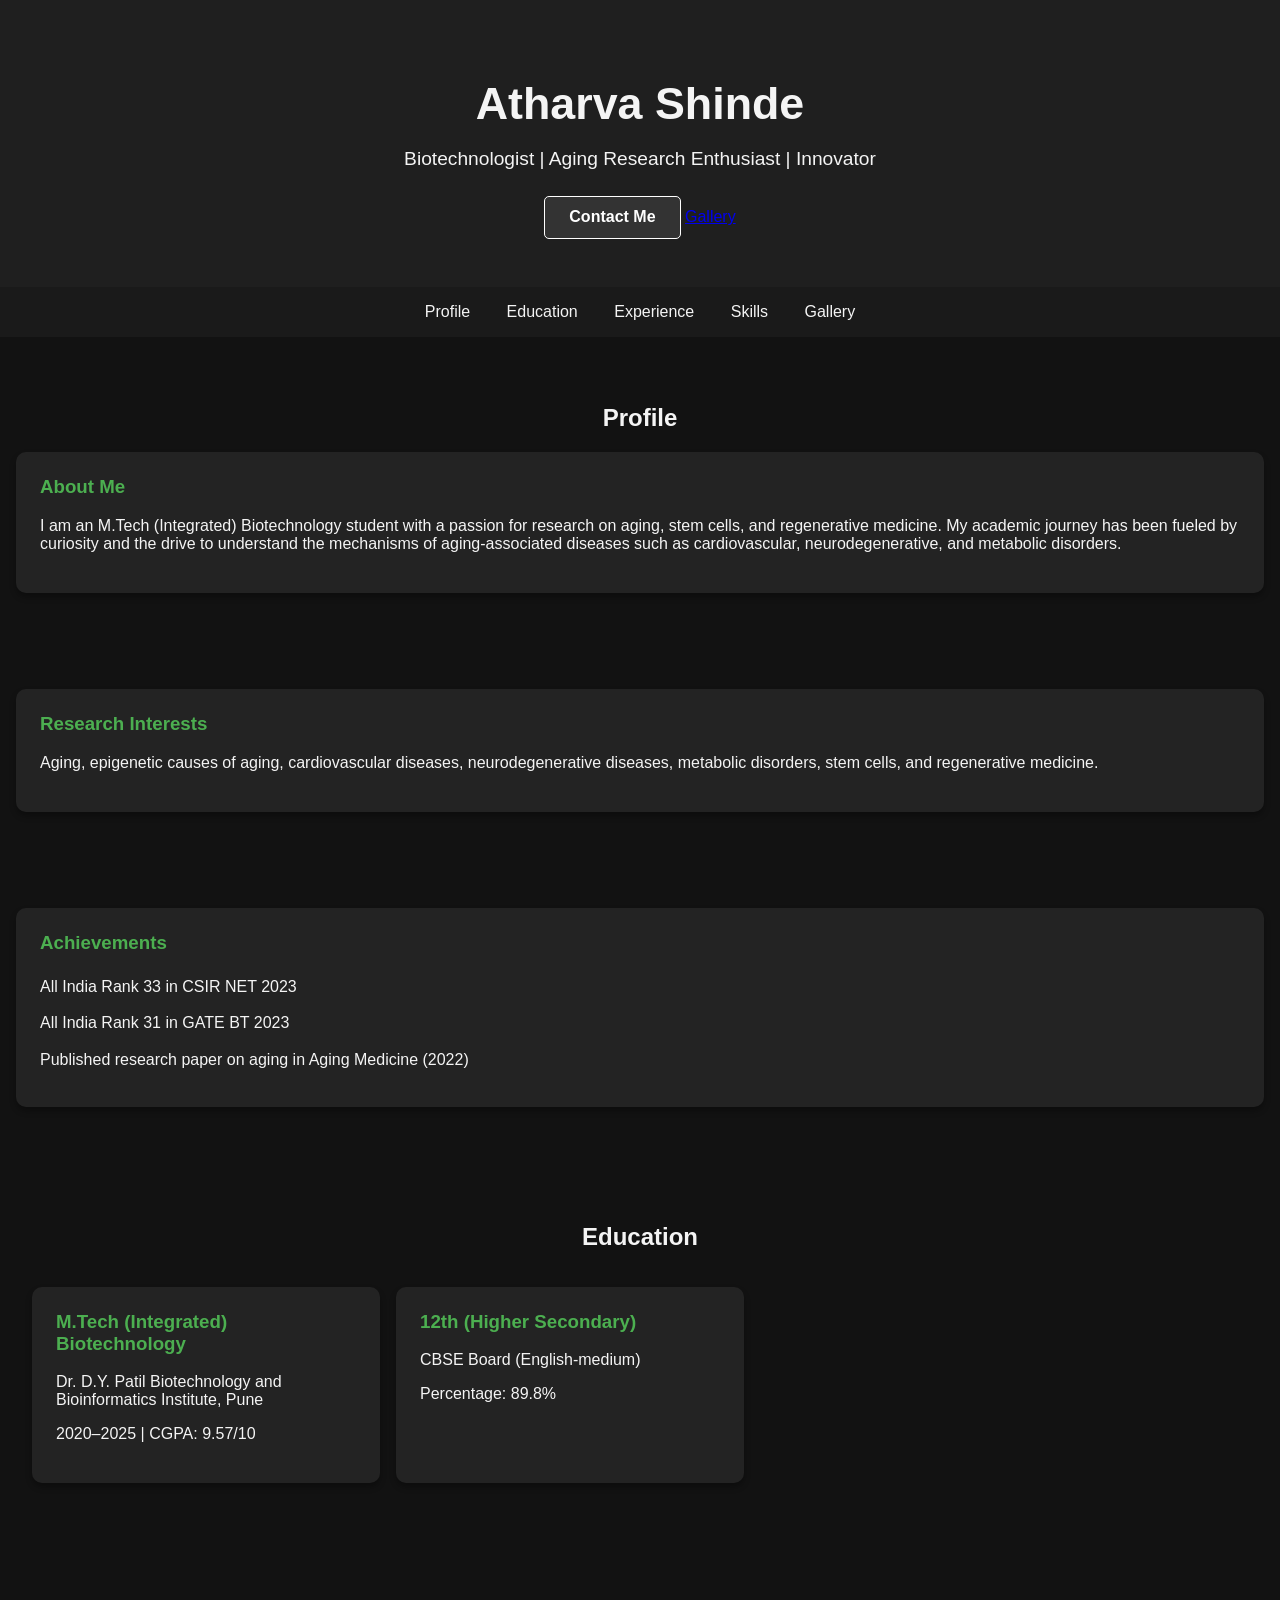
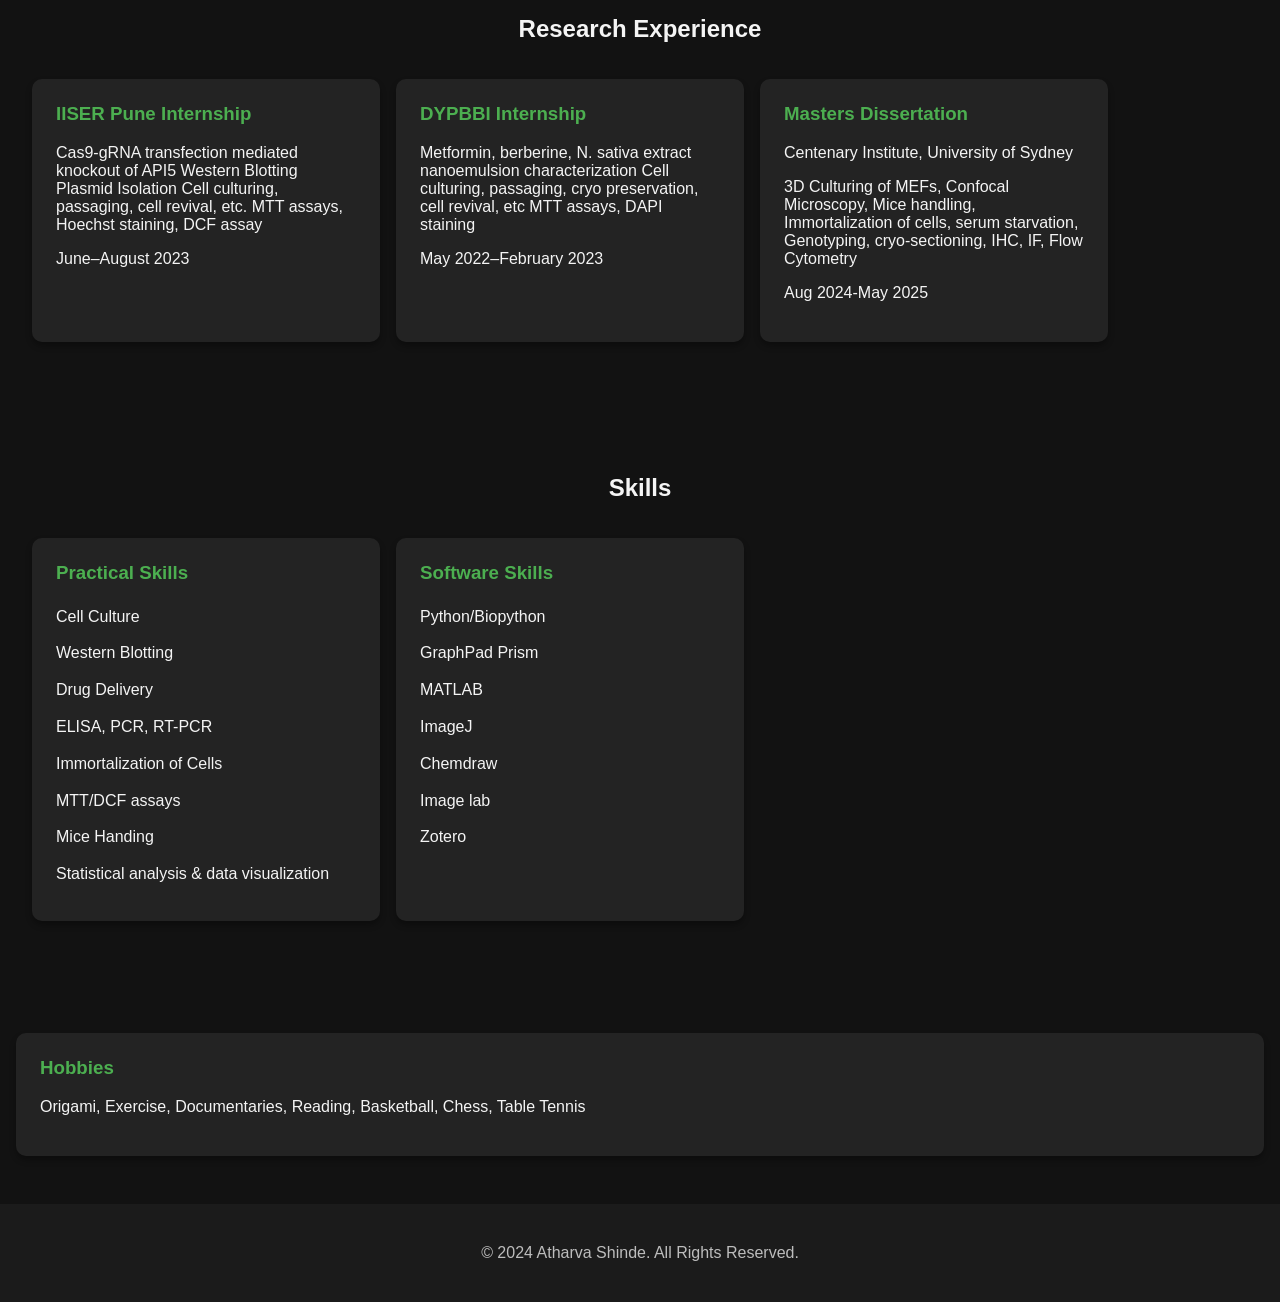
==== index.html @ 96d0fd62 "Update index.html" ====
<!DOCTYPE html>
<html lang="en">
<head>
    <meta charset="UTF-8">
    <meta name="viewport" content="width=device-width, initial-scale=1.0">
    <title>Atharva Shinde - Resume</title>
    <link rel="stylesheet" href="style.css">
</head>
<body>
    <!-- Header Section -->
    <header>
        <div class="container">
            <h1>Atharva Shinde</h1>
            <p>Biotechnologist | Aging Research Enthusiast | Innovator</p>
            <a href="mailto:shindeatharva718@gmail.com" class="email-btn">Contact Me</a>
            <a href="https://atharvashinde-hub.github.io/Gallery/">Gallery</a>
        </div>
    </header>

    <!-- Navigation -->
    <nav>
        <ul>
            <li><a href="#profile">Profile</a></li>
            <li><a href="#education">Education</a></li>
            <li><a href="#experience">Experience</a></li>
            <li><a href="#skills">Skills</a></li>
            <li><a href="https://atharvashinde-hub.github.io/Gallery/">Gallery</a></li>
        </ul>
    </nav>

    <!-- Profile Section -->
    <section id="profile" class="section">
        <div class="container">
            <h2>Profile</h2>
            <div class="horizontal-container">
                <div class="card">
                    <h3>About Me</h3>
                    <p>
                        I am an M.Tech (Integrated) Biotechnology student with a passion for research on aging, 
                        stem cells, and regenerative medicine. My academic journey has been fueled by curiosity 
                        and the drive to understand the mechanisms of aging-associated diseases such as 
                        cardiovascular, neurodegenerative, and metabolic disorders.
                    </p>
                </div>
    </section>
    <section id="profile" class="section">
                <div class="card">
                    <h3>Research Interests</h3>
                    <p>Aging, epigenetic causes of aging, cardiovascular diseases, neurodegenerative diseases, metabolic disorders, stem cells, and regenerative medicine.</p>
                </div>
    </section>
    <section id="profile" class="section">
                <div class="card">
                    <h3>Achievements</h3>
                    <ul>
                        <li>All India Rank 33 in CSIR NET 2023</li>
                        <li>All India Rank 31 in GATE BT 2023</li>
                        <li>Published research paper on aging in Aging Medicine (2022)</li>
                    </ul>
                </div>
    </section>


    <!-- Education -->
    <section id="education" class="section">
        <div class="container">
            <h2>Education</h2>
            <div class="card-slider">
                <div class="card">
                    <h3>M.Tech (Integrated) Biotechnology</h3>
                    <p>Dr. D.Y. Patil Biotechnology and Bioinformatics Institute, Pune</p>
                    <p>2020–2025 | CGPA: 9.57/10</p>
                </div>
                <div class="card">
                    <h3>12th (Higher Secondary)</h3>
                    <p>CBSE Board (English-medium)</p>
                    <p>Percentage: 89.8%</p>
                </div>
            </div>
        </div>
    </section>

    <!-- Experience -->
    <section id="experience" class="section">
        <div class="container">
            <h2>Research Experience</h2>
            <div class="card-slider">
                <div class="card">
                    <h3>IISER Pune Internship</h3>
                    <p>Cas9-gRNA transfection mediated knockout of API5 Western Blotting Plasmid Isolation Cell culturing, passaging, cell revival, etc. MTT assays, Hoechst staining, DCF assay</p>
                    <p>June–August 2023</p>
                </div>
                <div class="card">
                    <h3>DYPBBI Internship</h3>
                    <p>Metformin, berberine, N. sativa extract nanoemulsion characterization Cell culturing, passaging, cryo preservation, cell revival, etc MTT assays, DAPI staining</p>
                    <p>May 2022–February 2023</p>
                </div>
                <div class="card">
                    <h3>Masters Dissertation</h3>
                    <p>Centenary Institute, University of Sydney</p> 
                    <p>3D Culturing of MEFs, Confocal Microscopy, Mice handling, Immortalization of cells, serum starvation, Genotyping, cryo-sectioning, IHC, IF, Flow Cytometry</p>
                    <p>Aug 2024-May 2025</p>
                </div>
            </div>
        </div>
    </section>

    <!-- Skills -->
    <section id="skills" class="section">
        <div class="container">
            <h2>Skills</h2>
            <div class="card-slider">
                <div class="card">
                    <h3>Practical Skills</h3>
                    <ul>
                        <li>Cell Culture</li>
                        <li>Western Blotting</li>
                        <li>Drug Delivery</li>
                        <li>ELISA, PCR, RT-PCR</li>
                        <li>Immortalization of Cells</li>
                        <li>MTT/DCF assays</li>
                        <li>Mice Handing</li>
                        <li>Statistical analysis & data visualization</li>
                    </ul>
                </div>
                <div class="card">
                    <h3>Software Skills</h3>
                    <ul>
                        <li>Python/Biopython</li>
                        <li>GraphPad Prism</li>
                        <li>MATLAB</li>
                        <li>ImageJ</li>
                        <li>Chemdraw</li>
                        <li>Image lab</li>
                        <li>Zotero</li>
                    </ul>
                </div>
            </div>
        </div>
    </section>
    <section id="profile" class="section">        
                <div class="card">
                    <h3>Hobbies</h3>
                    <p>Origami, Exercise, Documentaries, Reading, Basketball, Chess, Table Tennis</p>
                </div>
            </div>
        </div>
    </section>
    <!-- Footer -->
    <footer>
        <p>&copy; 2024 Atharva Shinde. All Rights Reserved.</p>
    </footer>
</body>
</html>
---- style.css ----
/* General Styles */
body {
    font-family: 'Arial', sans-serif;
    margin: 0;
    padding: 0;
    background-color: #121212;
    color: #f4f4f4;
}

header {
    background: #1f1f1f;
    text-align: center;
    padding: 3rem 1rem;
}

header h1 {
    font-size: 2.8rem;
    margin-bottom: 0.5rem;
}

header p {
    font-size: 1.2rem;
    margin-bottom: 1rem;
}

.email-btn {
    background: #333;
    color: white;
    padding: 0.7rem 1.5rem;
    text-decoration: none;
    border-radius: 5px;
    border: 1px solid white;
    font-weight: bold;
    margin-top: 10px;
    display: inline-block;
}

.email-btn:hover {
    background: #444;
}

/* Navigation Styles */
nav {
    background: #1a1a1a;
    text-align: center;
    padding: 1rem;
}

nav ul {
    list-style: none;
    padding: 0;
    margin: 0;
}

nav ul li {
    display: inline;
    margin: 0 1rem;
}

nav ul li a {
    color: #f4f4f4;
    text-decoration: none;
}

nav ul li a:hover {
    color: #4caf50;
}

/* Section Styles */
.section {
    padding: 3rem 1rem;
    text-align: center;
}

.card-slider {
    display: flex;
    overflow-x: auto;
    gap: 1rem;
    padding: 1rem;
}

.card {
    background: #232323;
    padding: 1.5rem;
    border-radius: 10px;
    flex: 0 0 300px;
    box-shadow: 0 4px 6px rgba(0, 0, 0, 0.3);
    color: #f4f4f4;
    text-align: left;
}

.card h3 {
    margin-top: 0;
    color: #4caf50;
}

.card ul {
    list-style: none;
    padding: 0;
    margin: 0;
    line-height: 1.8; /* Increase line spacing */
}

.card ul li {
    margin-bottom: 0.5rem; /* Optional: Add space between items */
}


/* Footer */
footer {
    background: #1b1b1b;
    text-align: center;
    padding: 1.5rem;
    color: #bdbdbd;
}
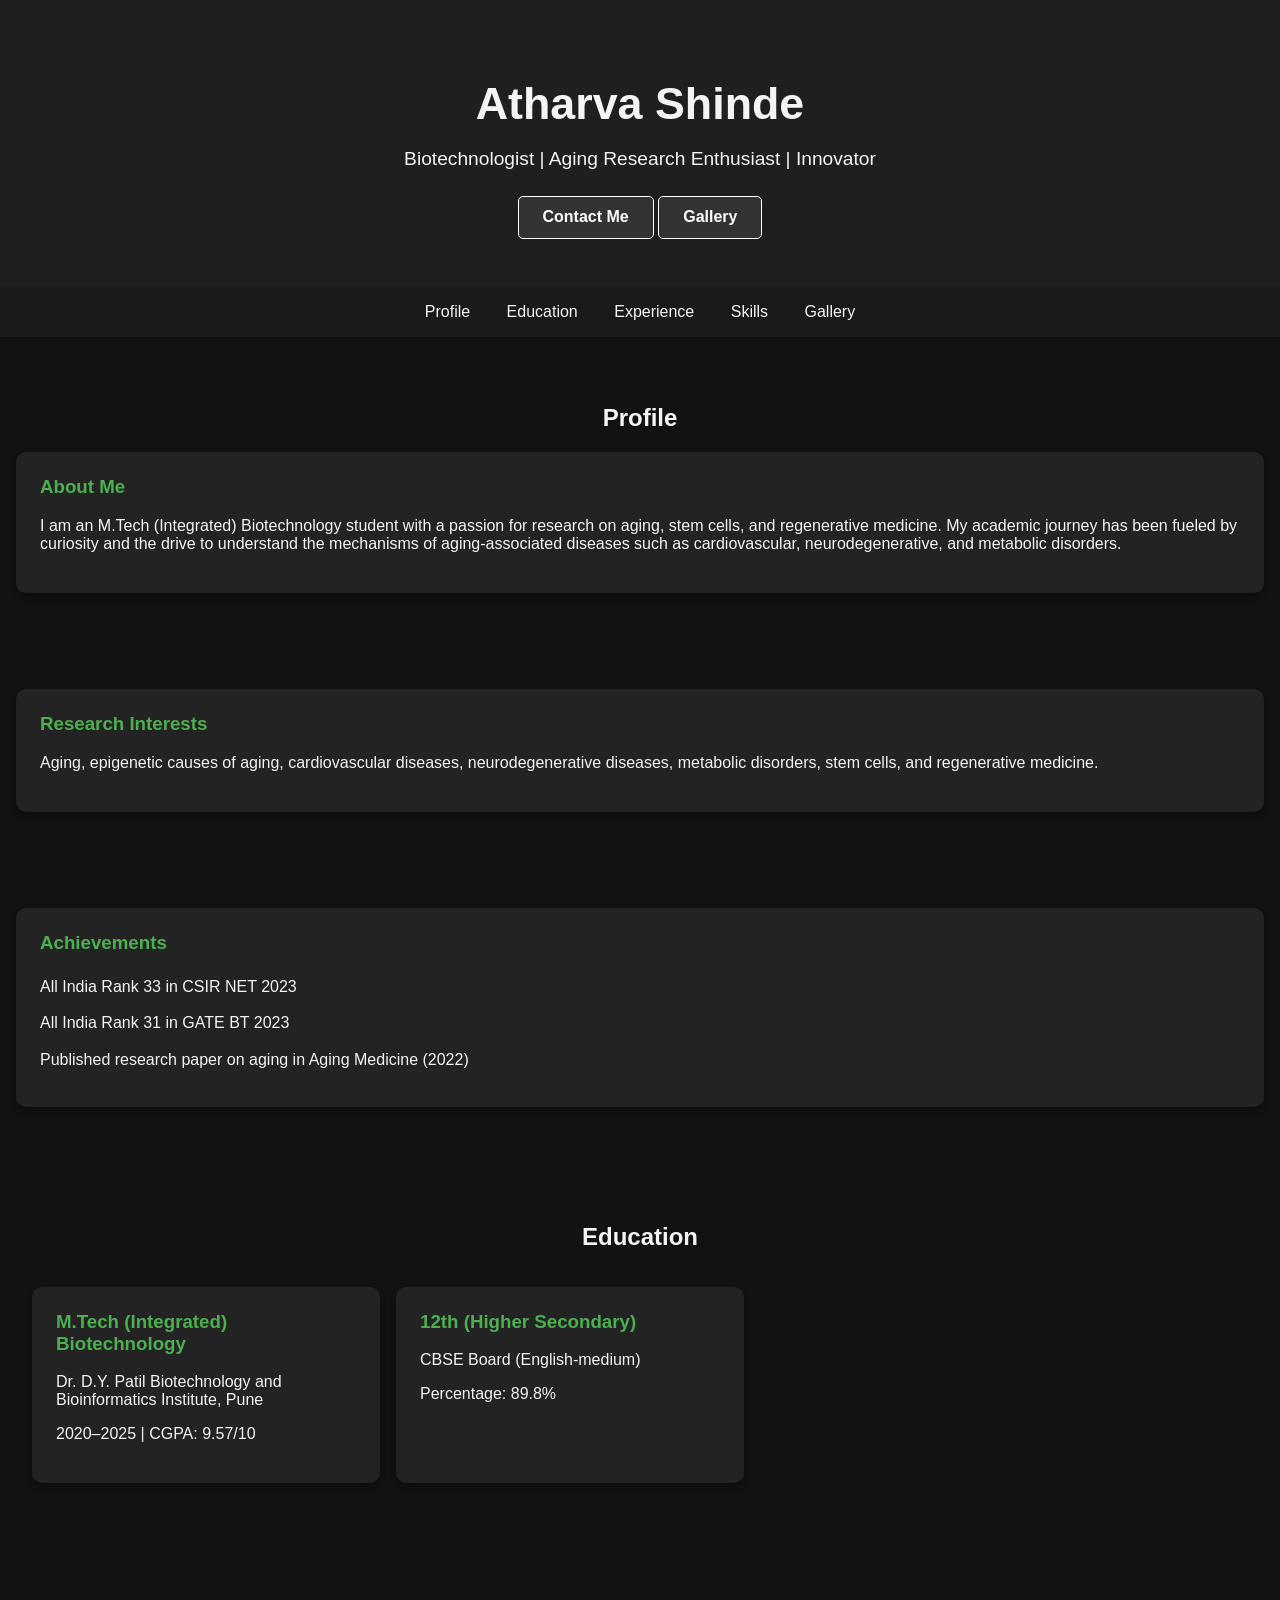
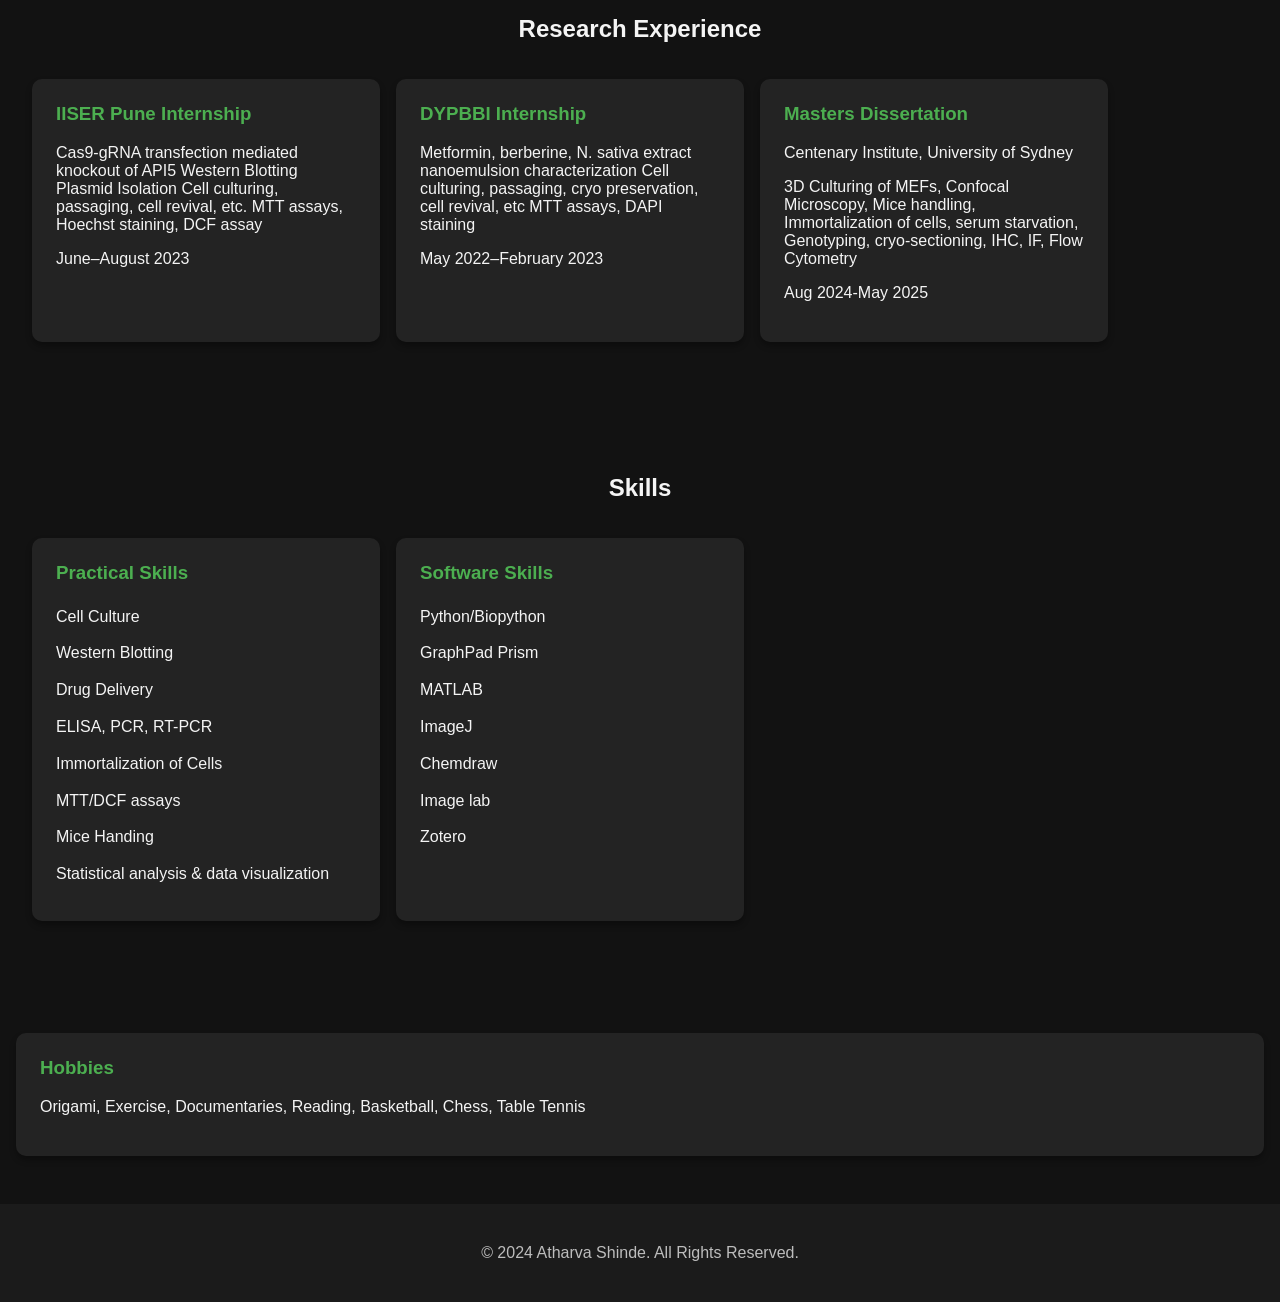
==== commit b4fe9a78: "Update index.html" ====
--- a/index.html
+++ b/index.html
@@ -13,7 +13,7 @@
             <h1>Atharva Shinde</h1>
             <p>Biotechnologist | Aging Research Enthusiast | Innovator</p>
             <a href="mailto:shindeatharva718@gmail.com" class="email-btn">Contact Me</a>
-            <a href="https://atharvashinde-hub.github.io/Gallery/">Gallery</a>
+            <a href="https://atharvashinde-hub.github.io/Gallery/" class="email-btn" >Gallery</a>
         </div>
     </header>
 
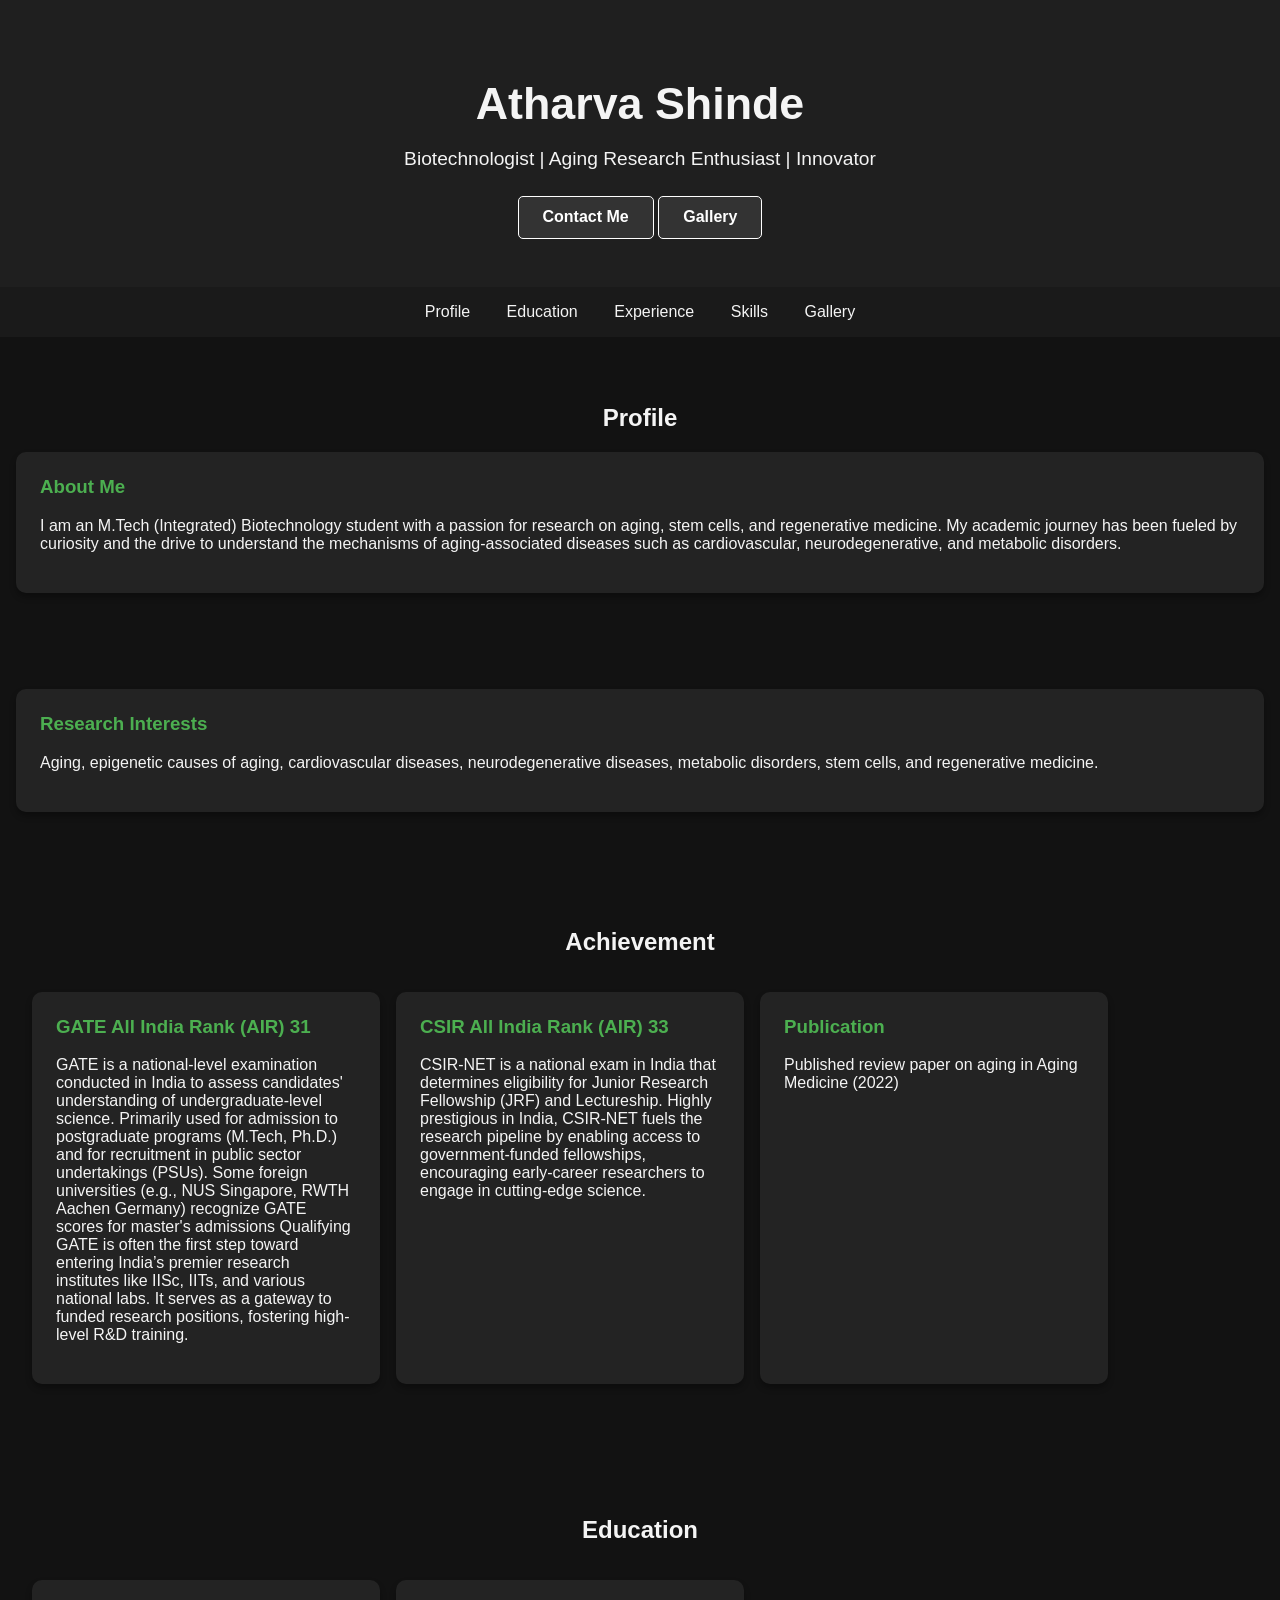
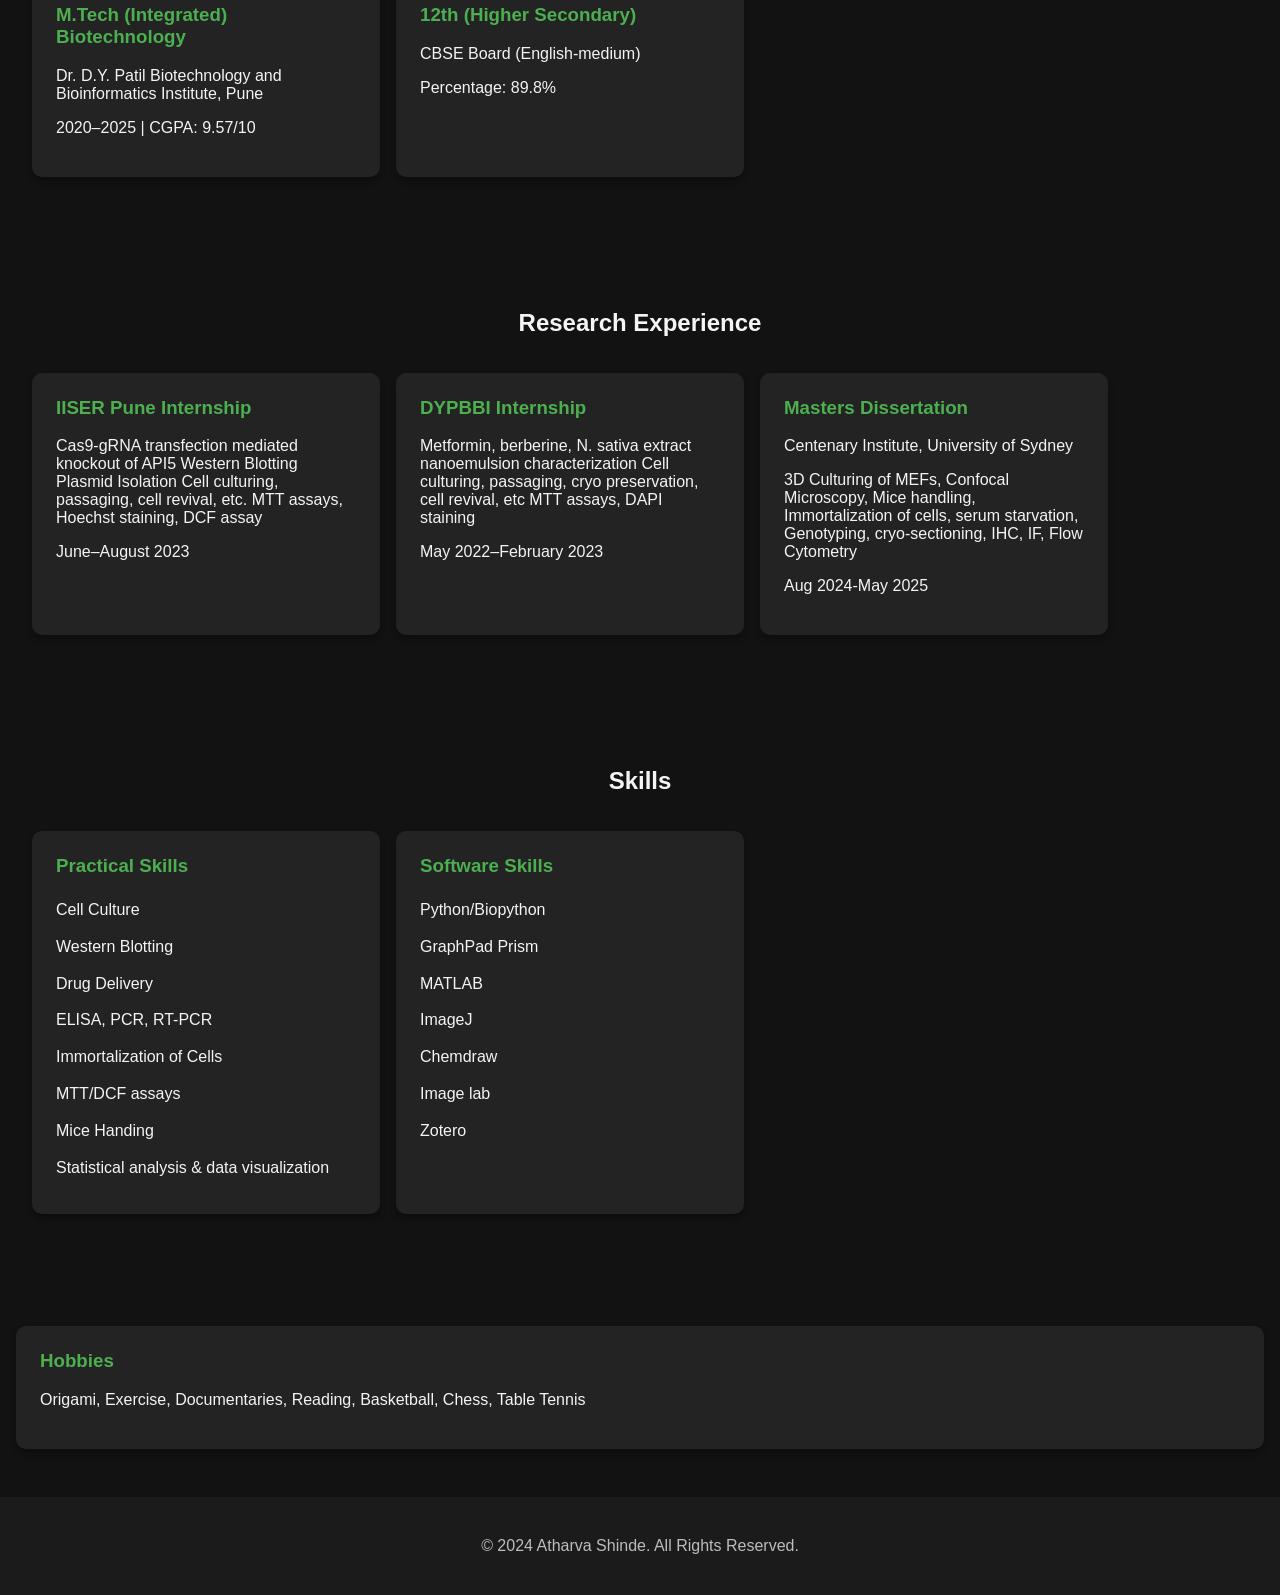
==== commit 8b8b0210: "Update index.html" ====
--- a/index.html
+++ b/index.html
@@ -50,14 +50,27 @@
                 </div>
     </section>
     <section id="profile" class="section">
+        <div class="container">
+            <h2>Achievement</h2>
+            <div class="card-slider">
                 <div class="card">
-                    <h3>Achievements</h3>
-                    <ul>
-                        <li>All India Rank 33 in CSIR NET 2023</li>
-                        <li>All India Rank 31 in GATE BT 2023</li>
-                        <li>Published research paper on aging in Aging Medicine (2022)</li>
-                    </ul>
+                    <h3>GATE All India Rank (AIR) 31</h3>
+                    <p>GATE is a national-level examination conducted in India to assess candidates' understanding of undergraduate-level science. Primarily used for admission to postgraduate programs (M.Tech, Ph.D.) and for recruitment in public sector undertakings (PSUs). 
+                    Some foreign universities (e.g., NUS Singapore, RWTH Aachen Germany) recognize GATE scores for master's admissions
+                    Qualifying GATE is often the first step toward entering India’s premier research institutes like IISc, IITs, and various national labs. 
+                    It serves as a gateway to funded research positions, fostering high-level R&D training.</p>
                 </div>
+                <div class="card">
+                    <h3>CSIR All India Rank (AIR) 33</h3>
+                    <p>CSIR-NET is a national exam in India that determines eligibility for Junior Research Fellowship (JRF) and Lectureship.
+                    Highly prestigious in India, CSIR-NET fuels the research pipeline by enabling access to government-funded fellowships, encouraging early-career researchers to engage in cutting-edge science.</p>
+                </div>
+                <div class="card">
+                    <h3>Publication</h3>
+                    <p>Published review paper on aging in Aging Medicine (2022)</p>
+                </div>
+            </div>
+        </div>
     </section>
 
 
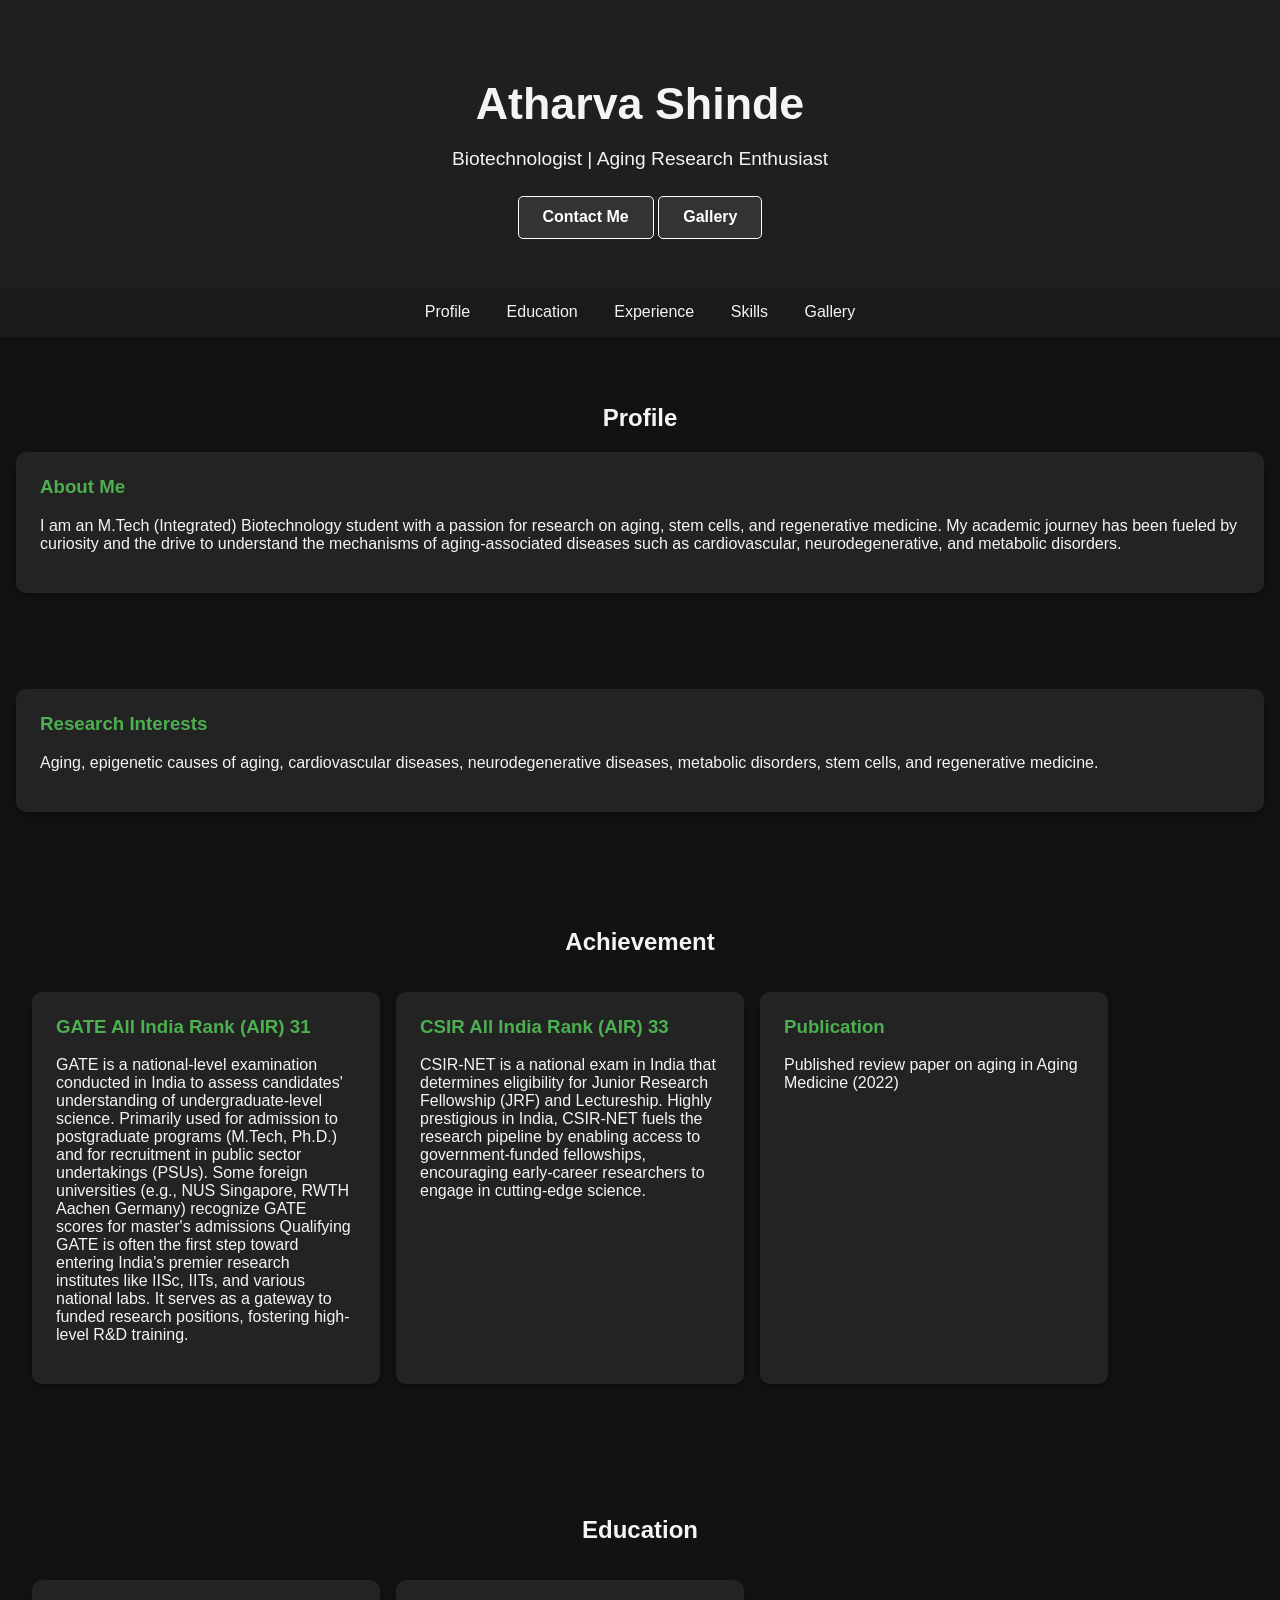
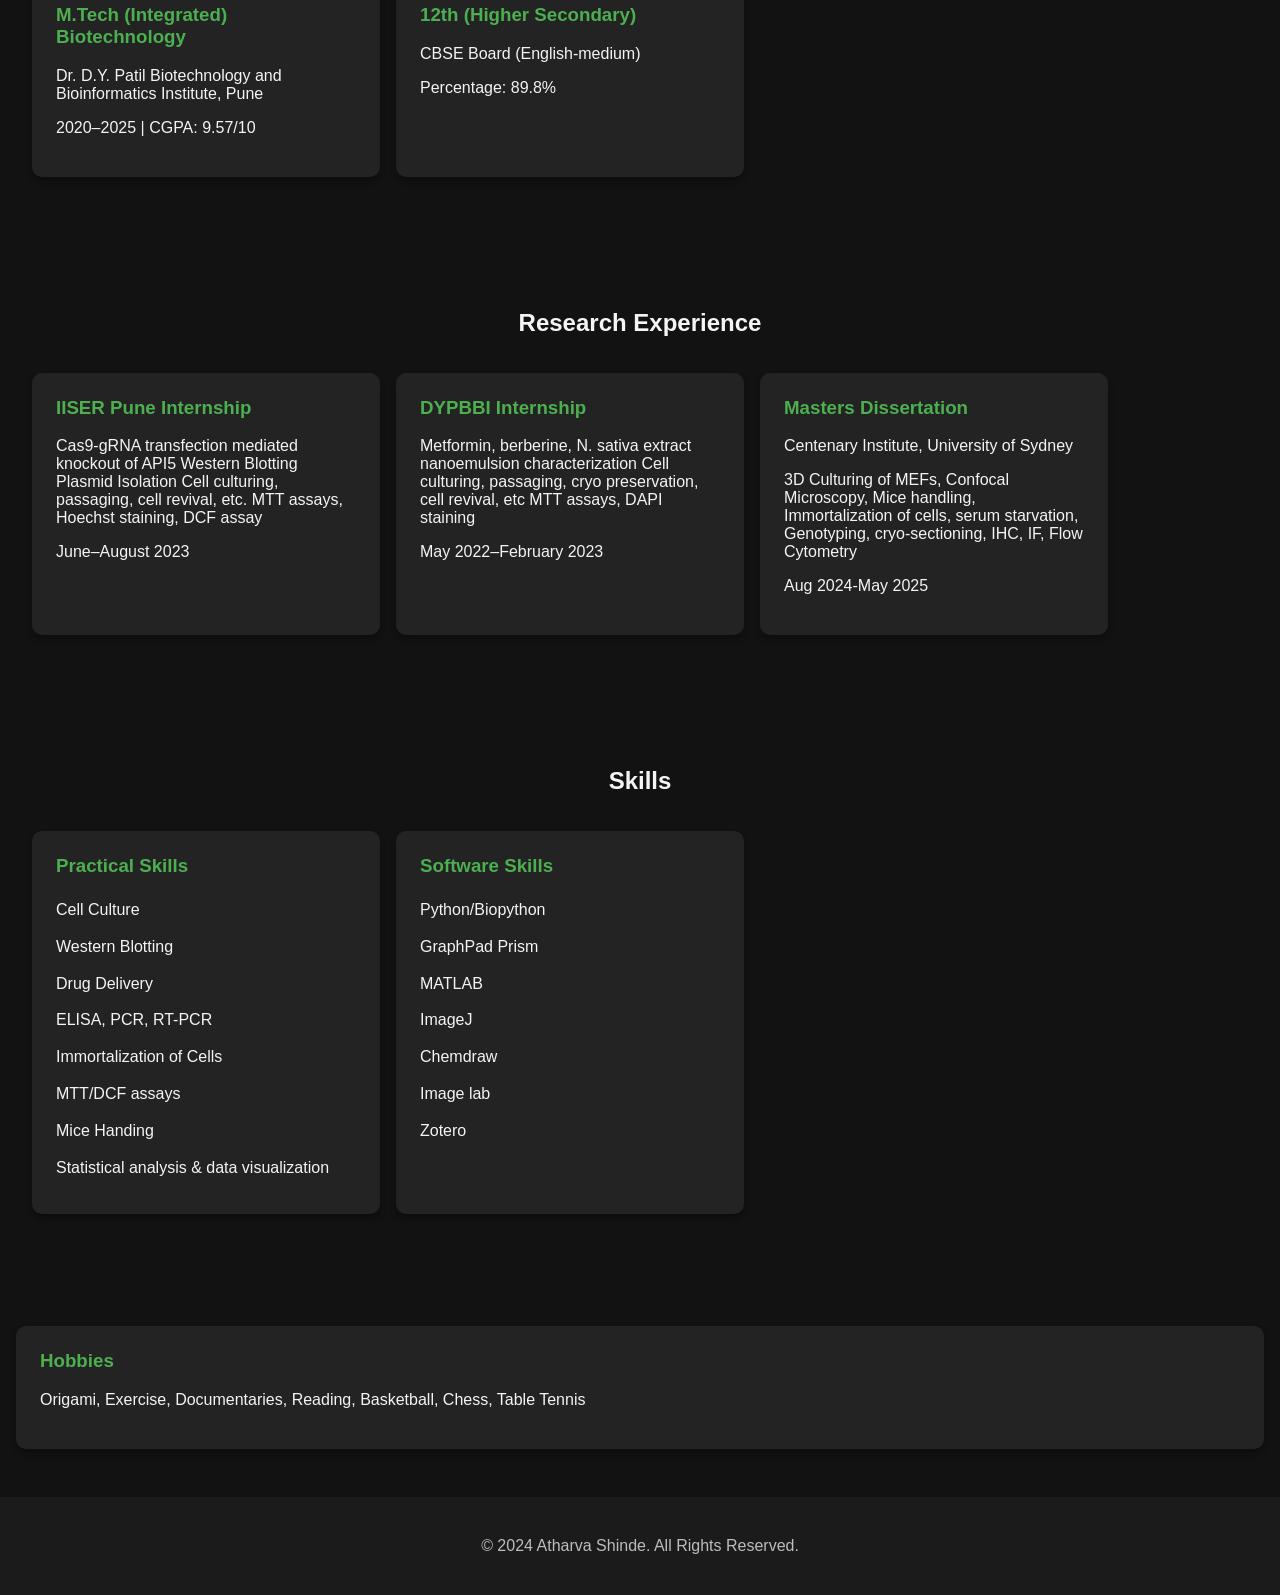
==== commit d7cea323: "Update index.html" ====
--- a/index.html
+++ b/index.html
@@ -11,7 +11,7 @@
     <header>
         <div class="container">
             <h1>Atharva Shinde</h1>
-            <p>Biotechnologist | Aging Research Enthusiast | Innovator</p>
+            <p>Biotechnologist | Aging Research Enthusiast </p>
             <a href="mailto:shindeatharva718@gmail.com" class="email-btn">Contact Me</a>
             <a href="https://atharvashinde-hub.github.io/Gallery/" class="email-btn" >Gallery</a>
         </div>
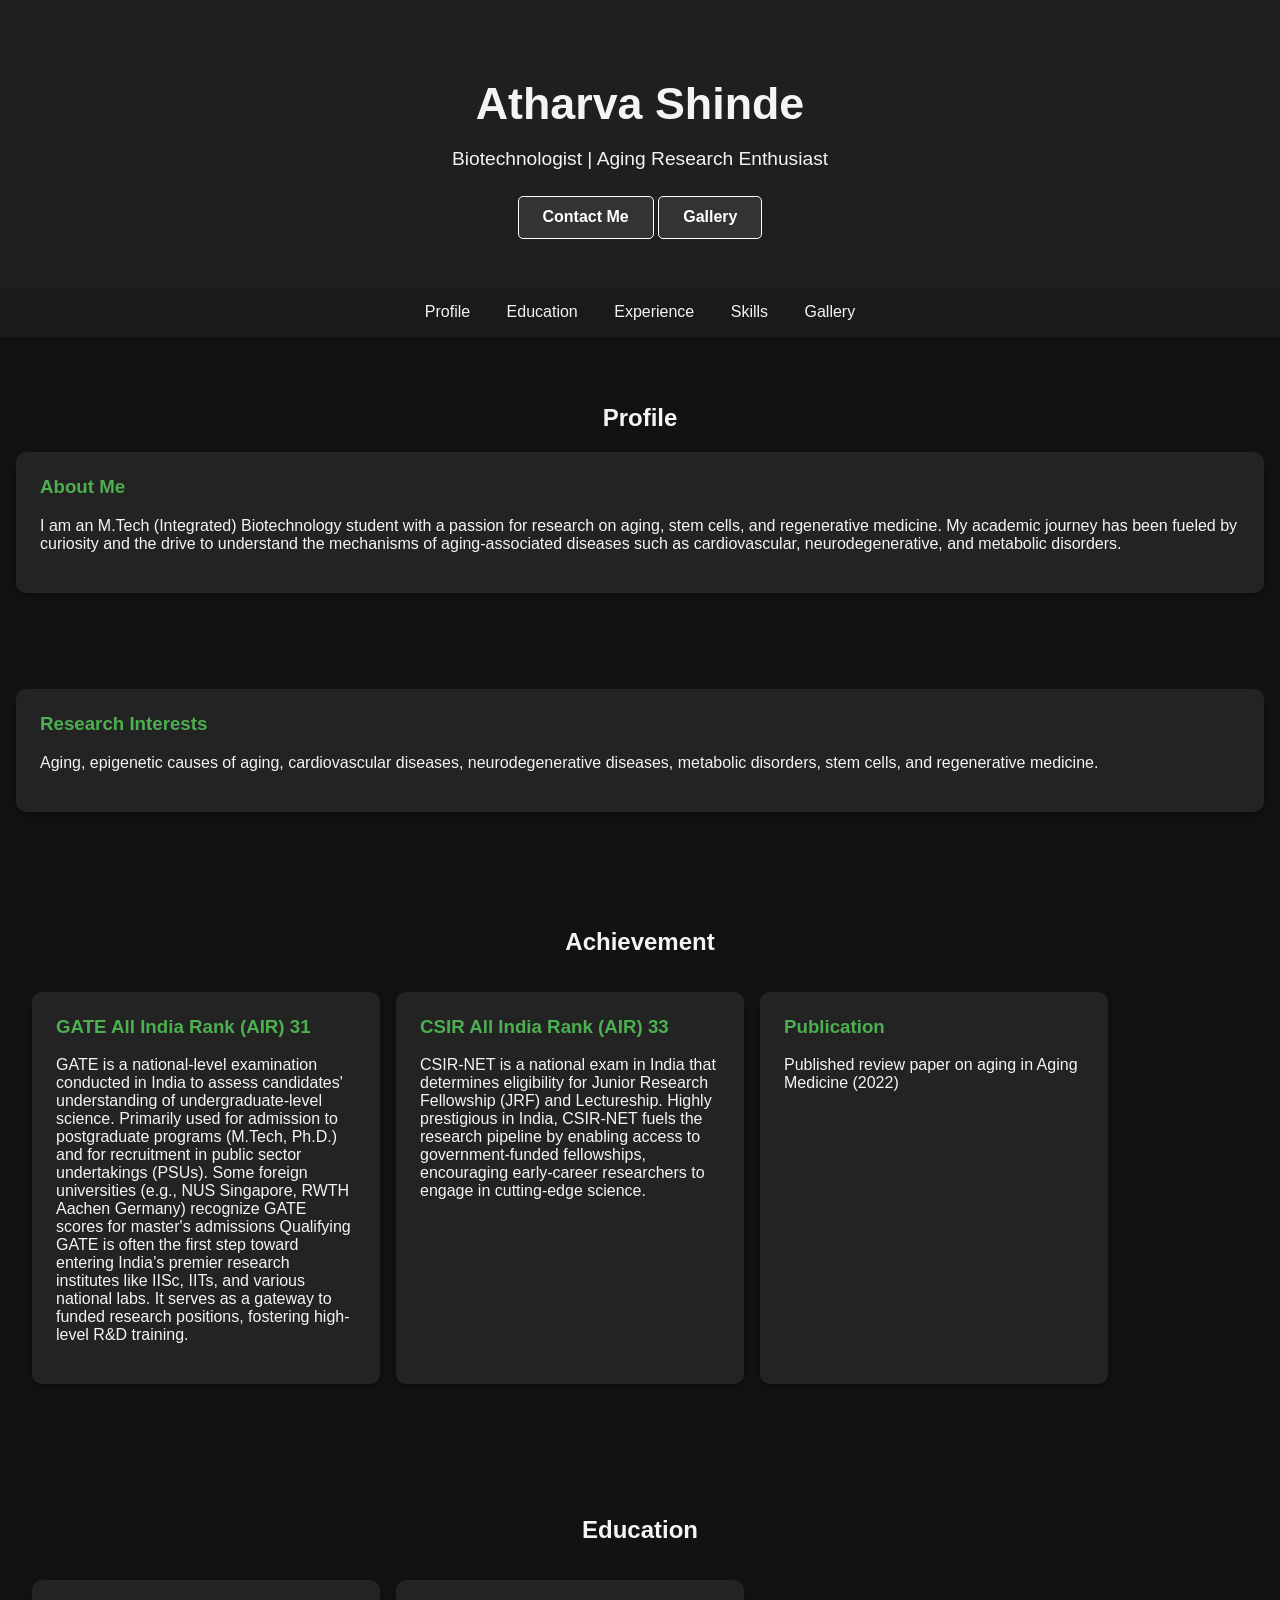
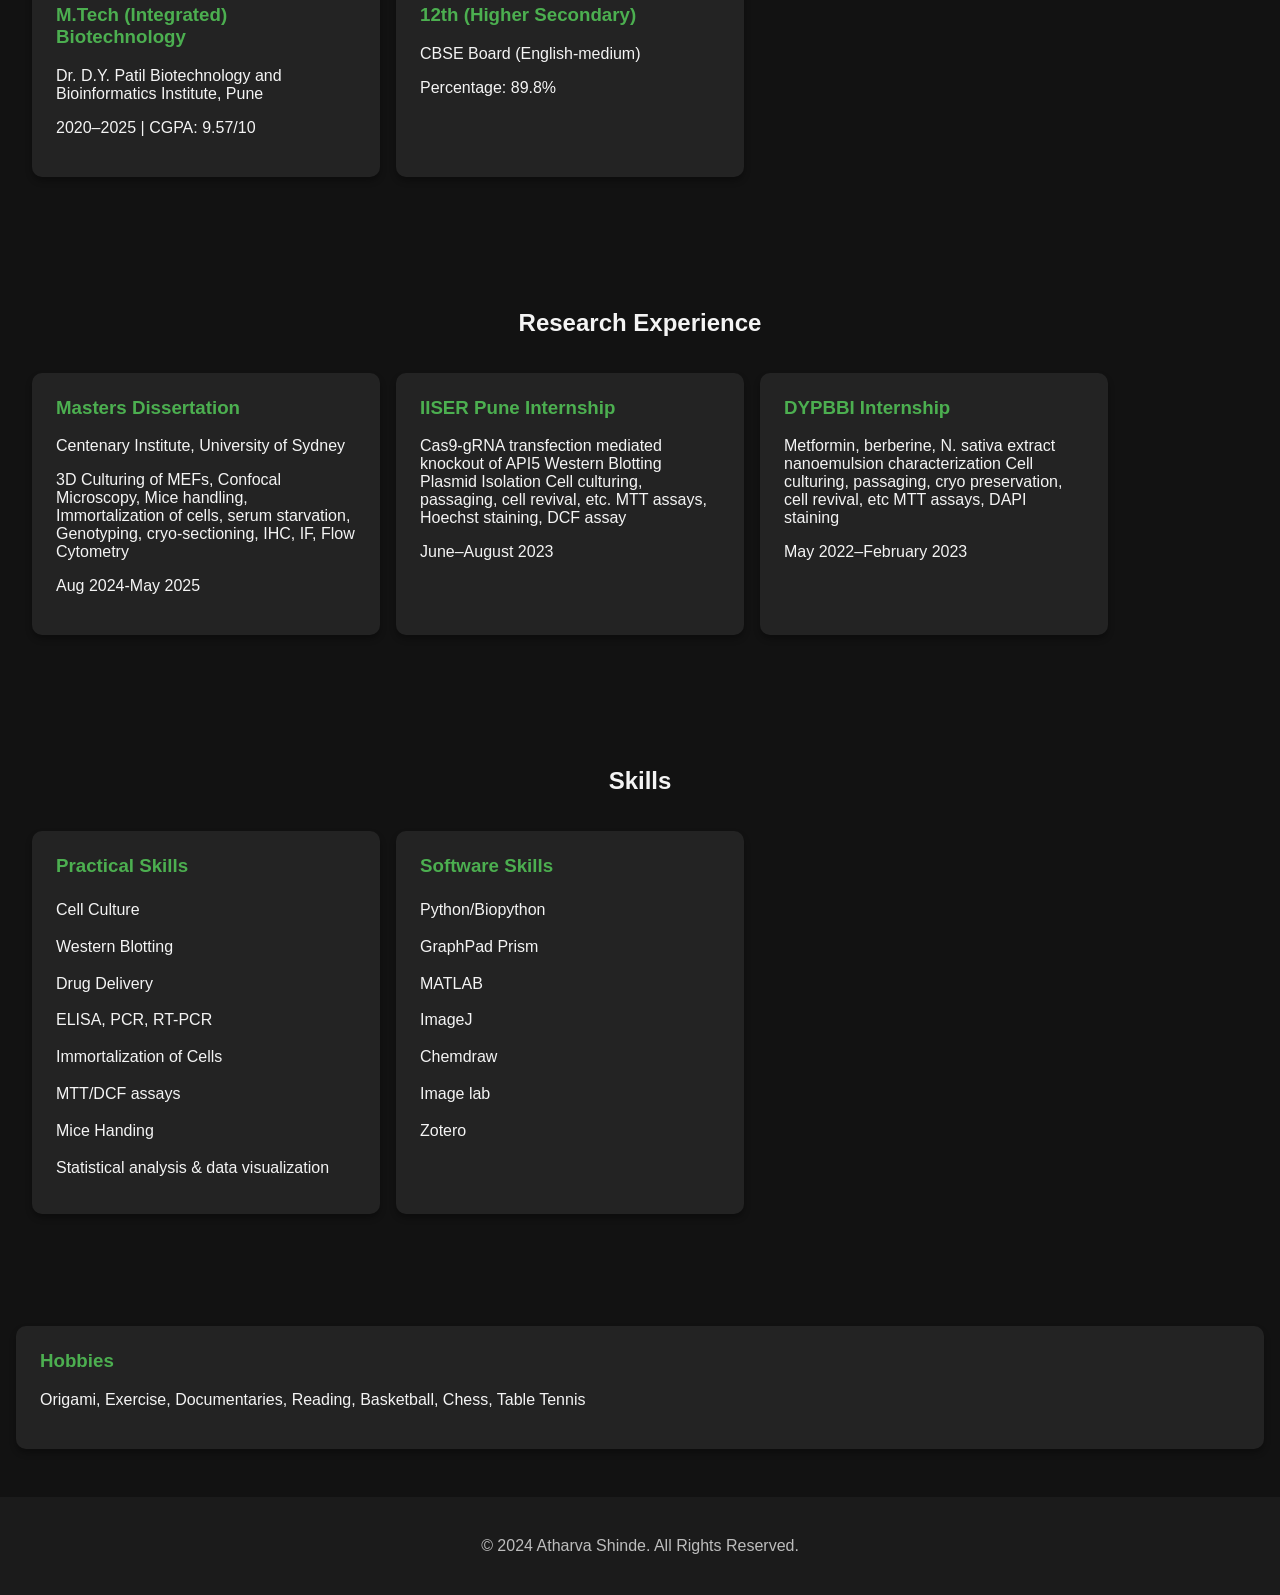
==== commit fddb84ed: "Update index.html" ====
--- a/index.html
+++ b/index.html
@@ -98,6 +98,12 @@
         <div class="container">
             <h2>Research Experience</h2>
             <div class="card-slider">
+                 <div class="card">
+                    <h3>Masters Dissertation</h3>
+                    <p>Centenary Institute, University of Sydney</p> 
+                    <p>3D Culturing of MEFs, Confocal Microscopy, Mice handling, Immortalization of cells, serum starvation, Genotyping, cryo-sectioning, IHC, IF, Flow Cytometry</p>
+                    <p>Aug 2024-May 2025</p>
+                </div>
                 <div class="card">
                     <h3>IISER Pune Internship</h3>
                     <p>Cas9-gRNA transfection mediated knockout of API5 Western Blotting Plasmid Isolation Cell culturing, passaging, cell revival, etc. MTT assays, Hoechst staining, DCF assay</p>
@@ -107,12 +113,6 @@
                     <h3>DYPBBI Internship</h3>
                     <p>Metformin, berberine, N. sativa extract nanoemulsion characterization Cell culturing, passaging, cryo preservation, cell revival, etc MTT assays, DAPI staining</p>
                     <p>May 2022–February 2023</p>
-                </div>
-                <div class="card">
-                    <h3>Masters Dissertation</h3>
-                    <p>Centenary Institute, University of Sydney</p> 
-                    <p>3D Culturing of MEFs, Confocal Microscopy, Mice handling, Immortalization of cells, serum starvation, Genotyping, cryo-sectioning, IHC, IF, Flow Cytometry</p>
-                    <p>Aug 2024-May 2025</p>
                 </div>
             </div>
         </div>
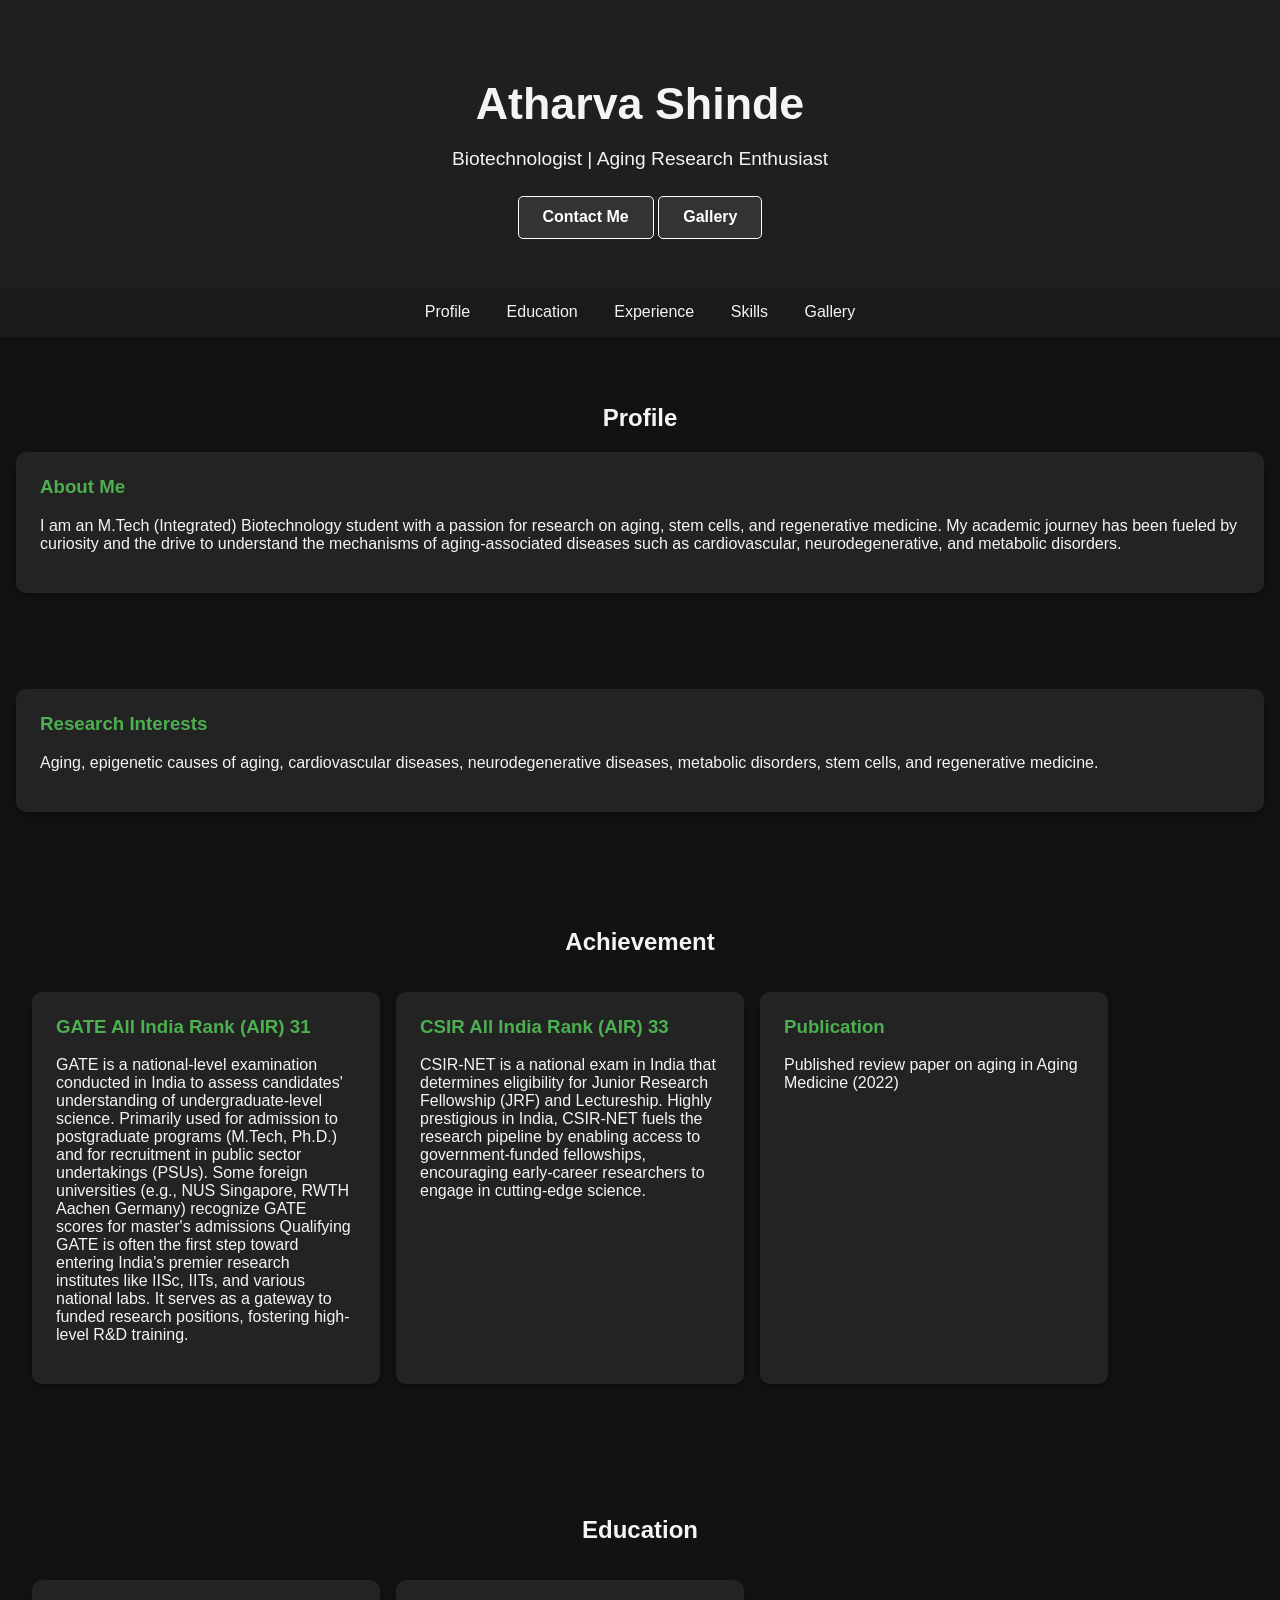
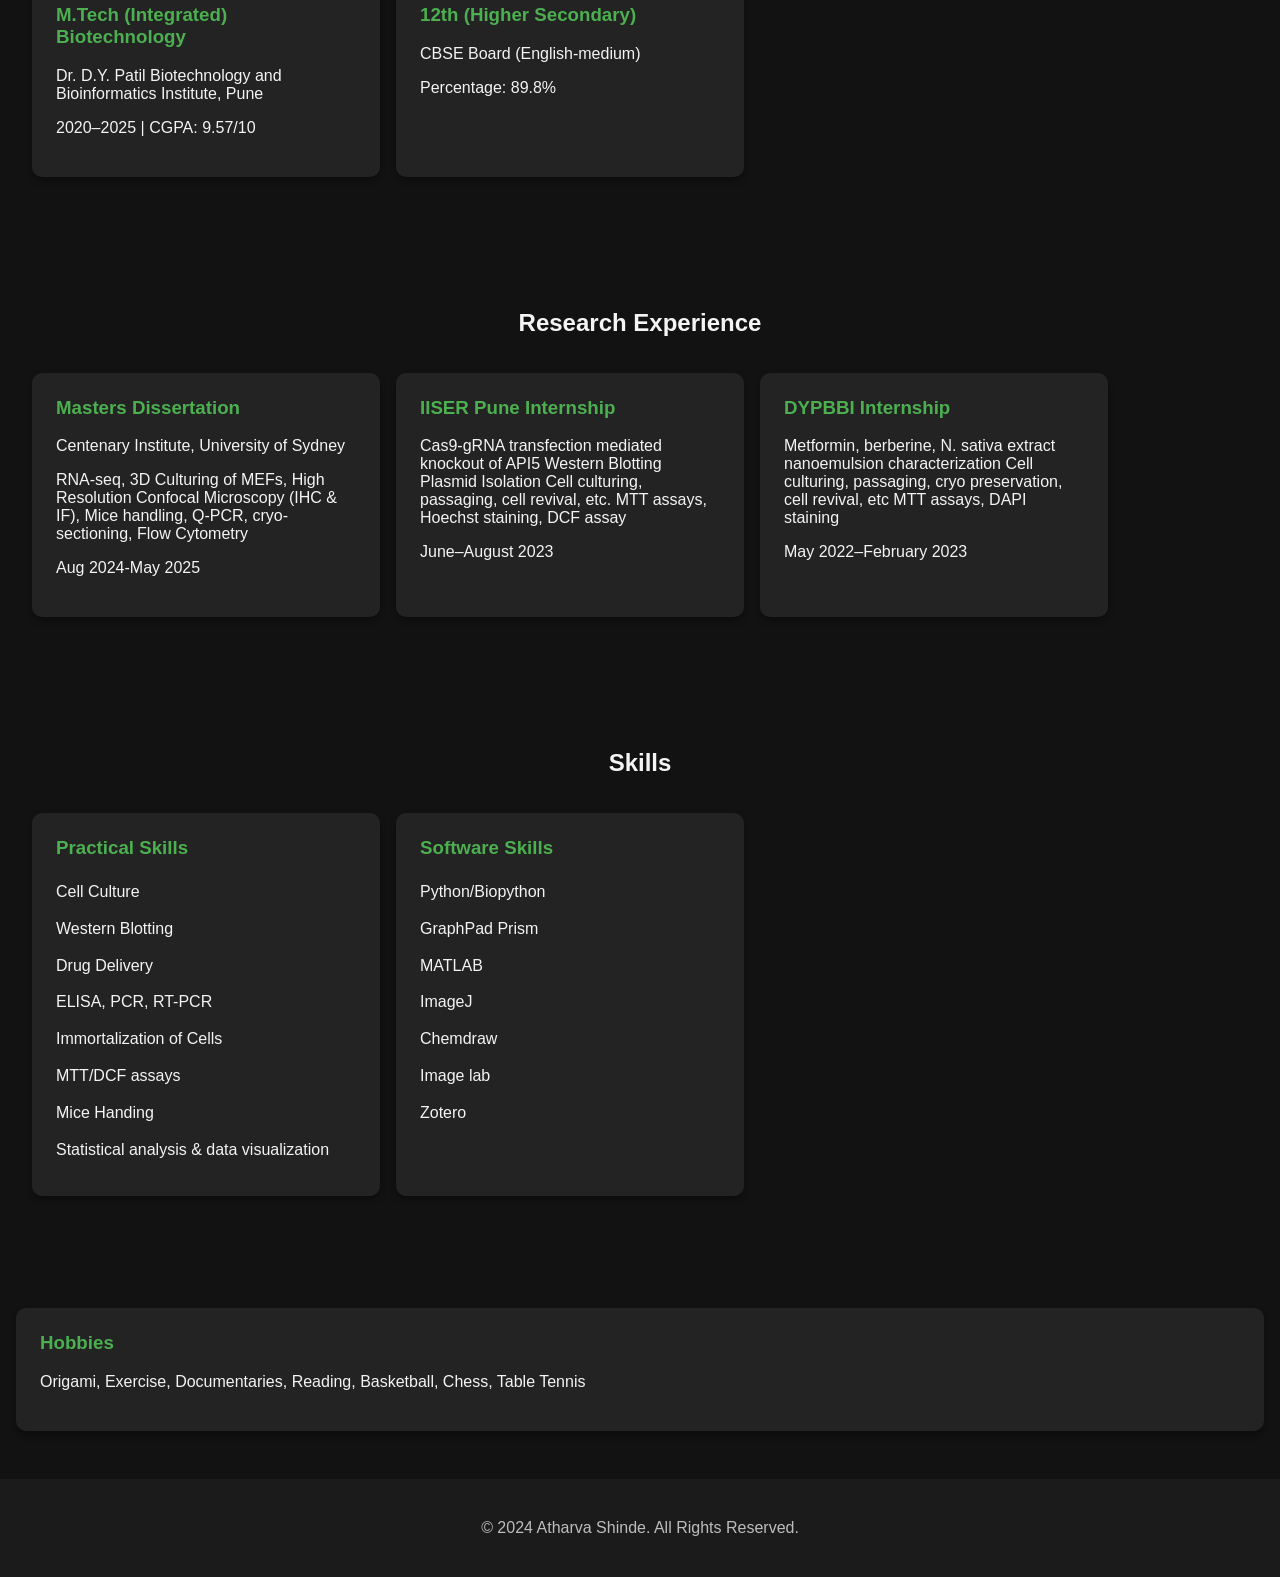
==== commit 95310864: "Update index.html" ====
--- a/index.html
+++ b/index.html
@@ -101,7 +101,7 @@
                  <div class="card">
                     <h3>Masters Dissertation</h3>
                     <p>Centenary Institute, University of Sydney</p> 
-                    <p>3D Culturing of MEFs, Confocal Microscopy, Mice handling, Immortalization of cells, serum starvation, Genotyping, cryo-sectioning, IHC, IF, Flow Cytometry</p>
+                    <p>RNA-seq, 3D Culturing of MEFs, High Resolution Confocal Microscopy (IHC & IF), Mice handling, Q-PCR, cryo-sectioning, Flow Cytometry</p>
                     <p>Aug 2024-May 2025</p>
                 </div>
                 <div class="card">
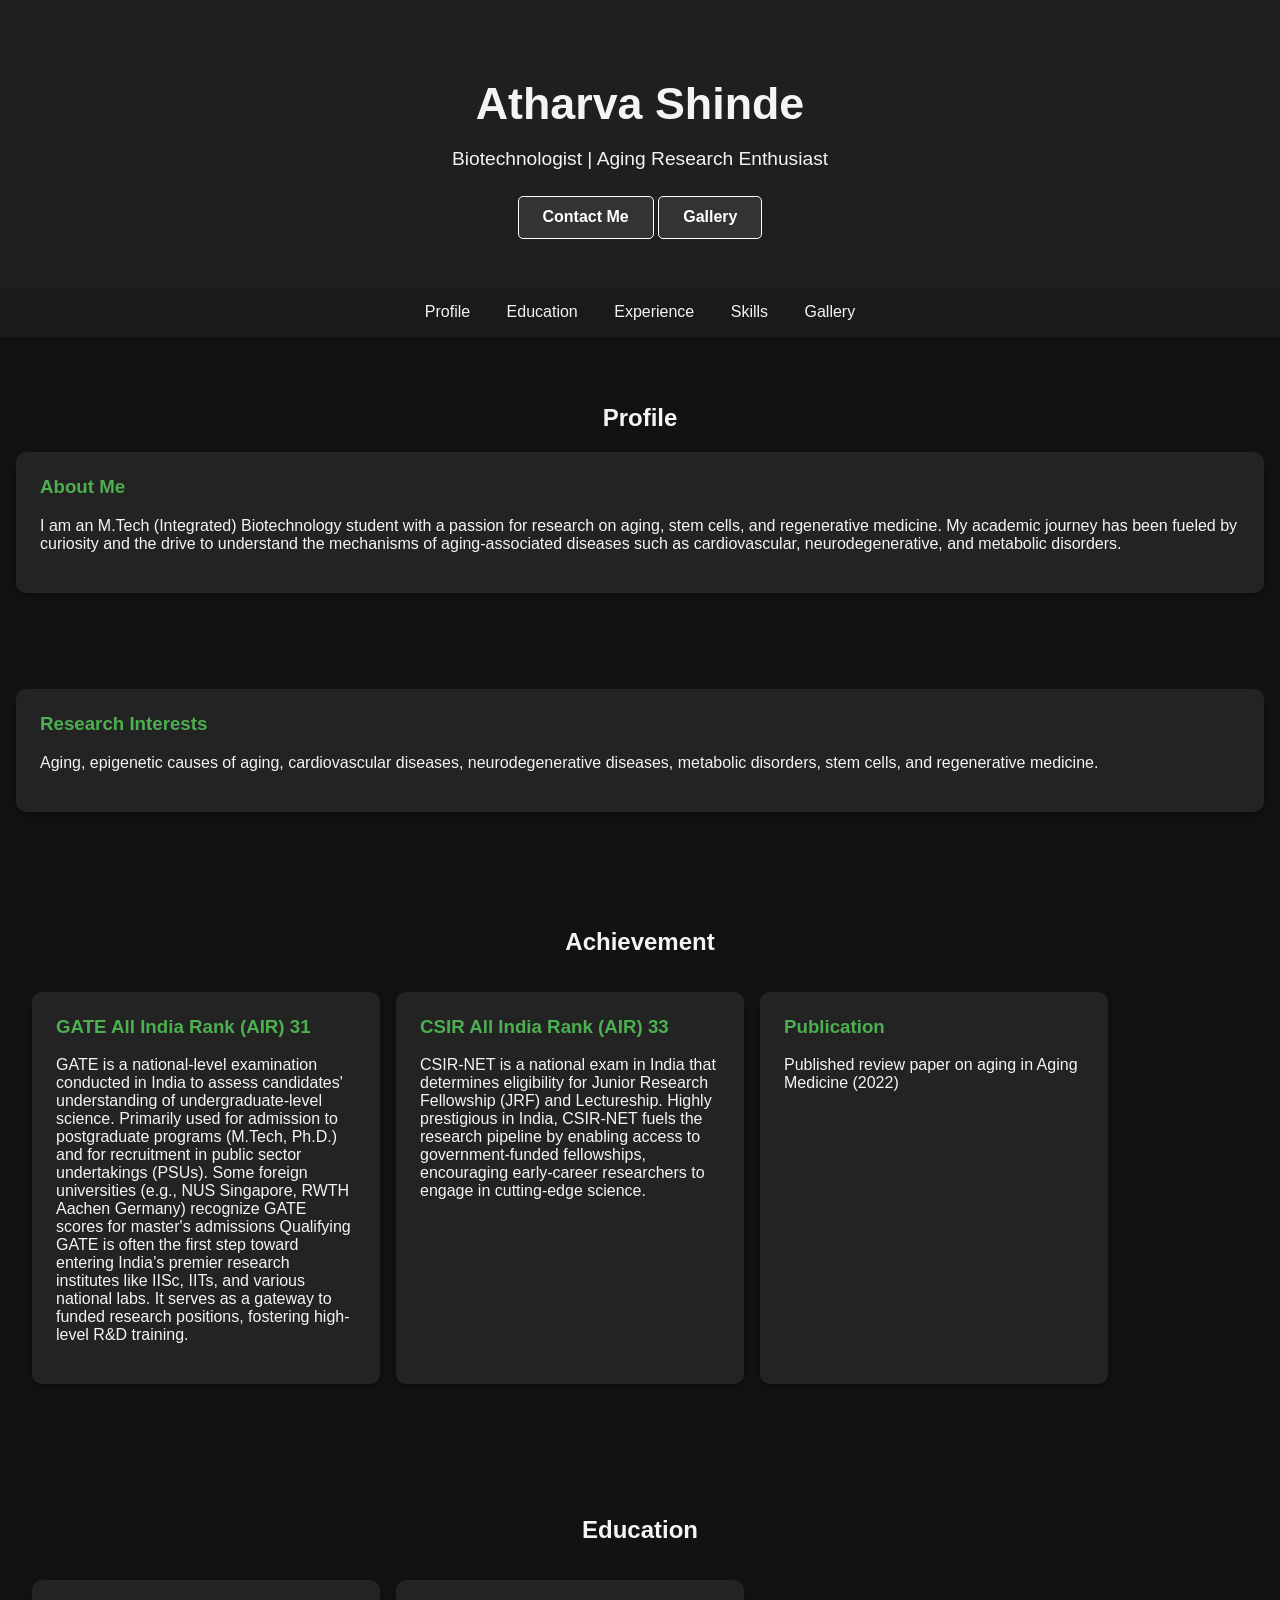
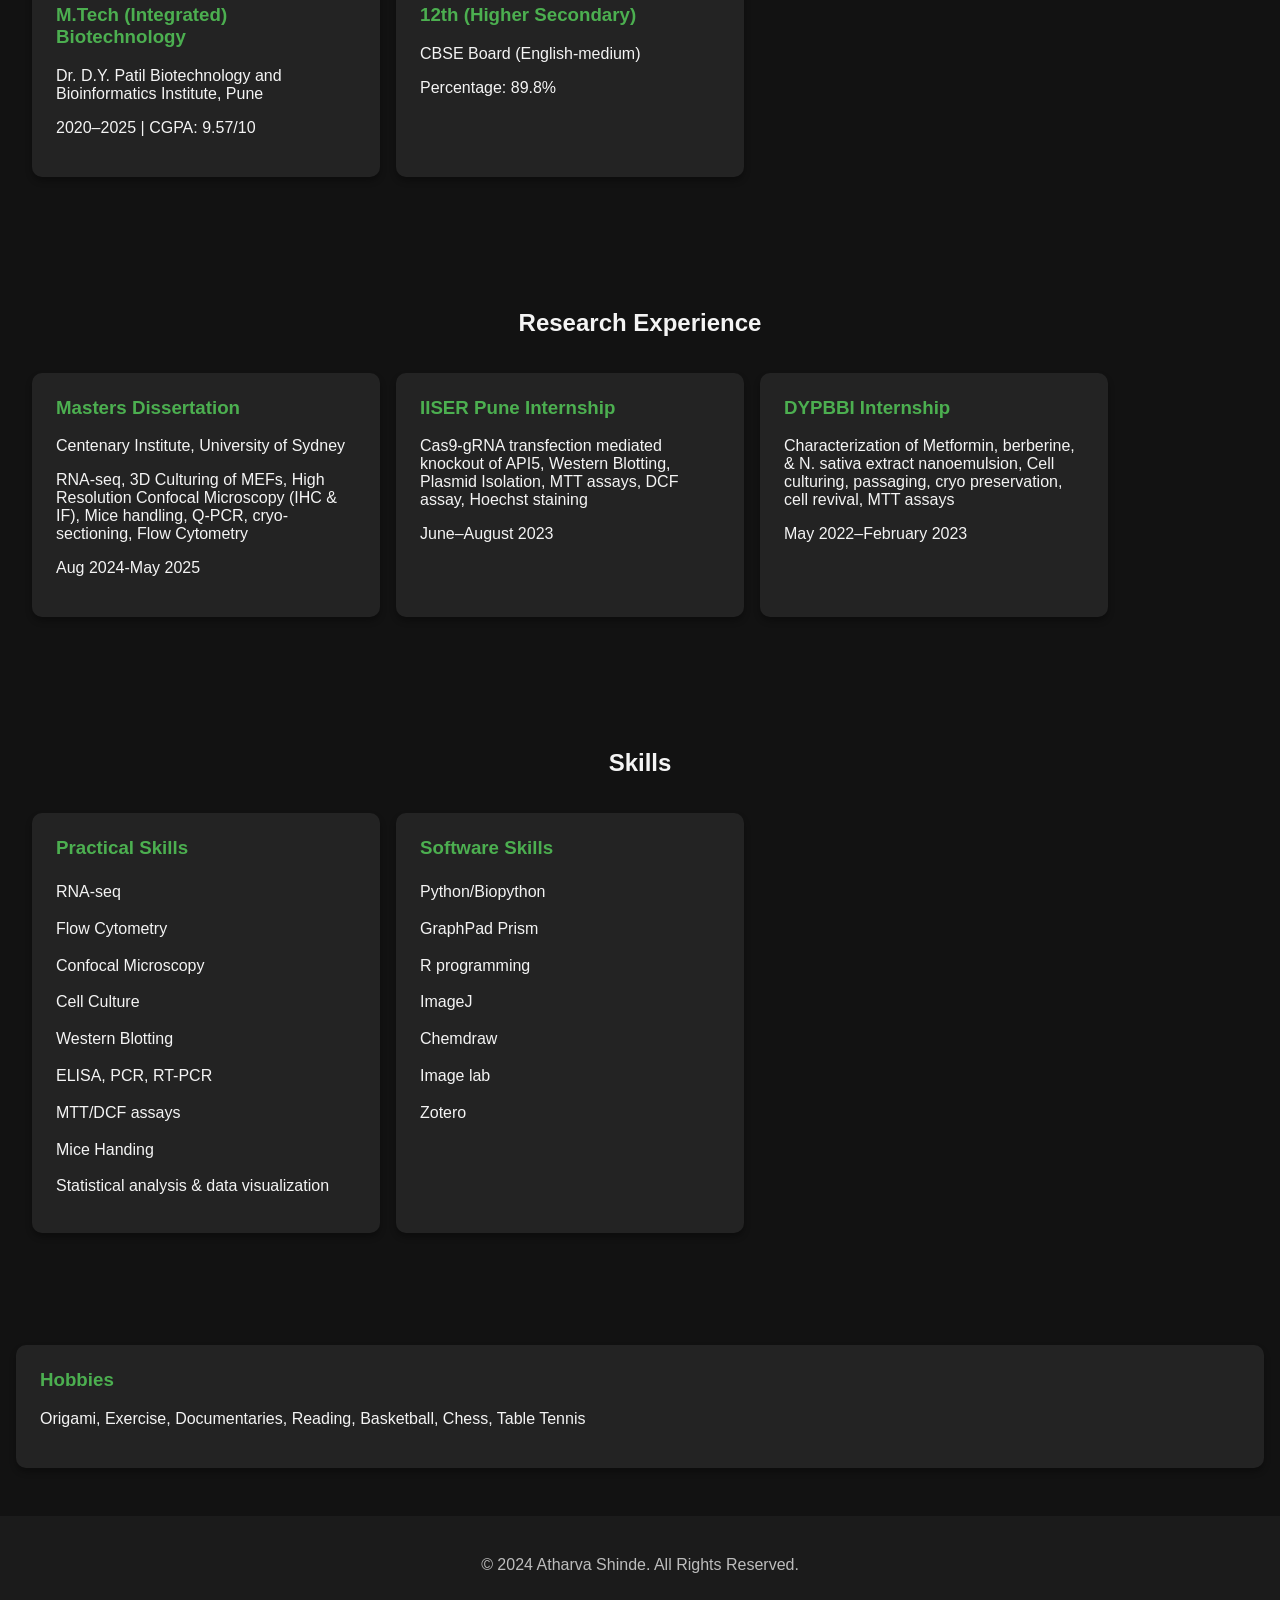
==== commit 78f750a5: "Update index.html" ====
--- a/index.html
+++ b/index.html
@@ -106,12 +106,12 @@
                 </div>
                 <div class="card">
                     <h3>IISER Pune Internship</h3>
-                    <p>Cas9-gRNA transfection mediated knockout of API5 Western Blotting Plasmid Isolation Cell culturing, passaging, cell revival, etc. MTT assays, Hoechst staining, DCF assay</p>
+                    <p>Cas9-gRNA transfection mediated knockout of API5, Western Blotting, Plasmid Isolation, MTT assays, DCF assay, Hoechst staining</p>
                     <p>June–August 2023</p>
                 </div>
                 <div class="card">
                     <h3>DYPBBI Internship</h3>
-                    <p>Metformin, berberine, N. sativa extract nanoemulsion characterization Cell culturing, passaging, cryo preservation, cell revival, etc MTT assays, DAPI staining</p>
+                    <p>Characterization of Metformin, berberine, & N. sativa extract nanoemulsion, Cell culturing, passaging, cryo preservation, cell revival, MTT assays</p>
                     <p>May 2022–February 2023</p>
                 </div>
             </div>
@@ -126,11 +126,12 @@
                 <div class="card">
                     <h3>Practical Skills</h3>
                     <ul>
+                        <li>RNA-seq</li>
+                        <li>Flow Cytometry</li>
+                        <li>Confocal Microscopy</li>
                         <li>Cell Culture</li>
                         <li>Western Blotting</li>
-                        <li>Drug Delivery</li>
                         <li>ELISA, PCR, RT-PCR</li>
-                        <li>Immortalization of Cells</li>
                         <li>MTT/DCF assays</li>
                         <li>Mice Handing</li>
                         <li>Statistical analysis & data visualization</li>
@@ -141,7 +142,7 @@
                     <ul>
                         <li>Python/Biopython</li>
                         <li>GraphPad Prism</li>
-                        <li>MATLAB</li>
+                        <li>R programming</li>
                         <li>ImageJ</li>
                         <li>Chemdraw</li>
                         <li>Image lab</li>
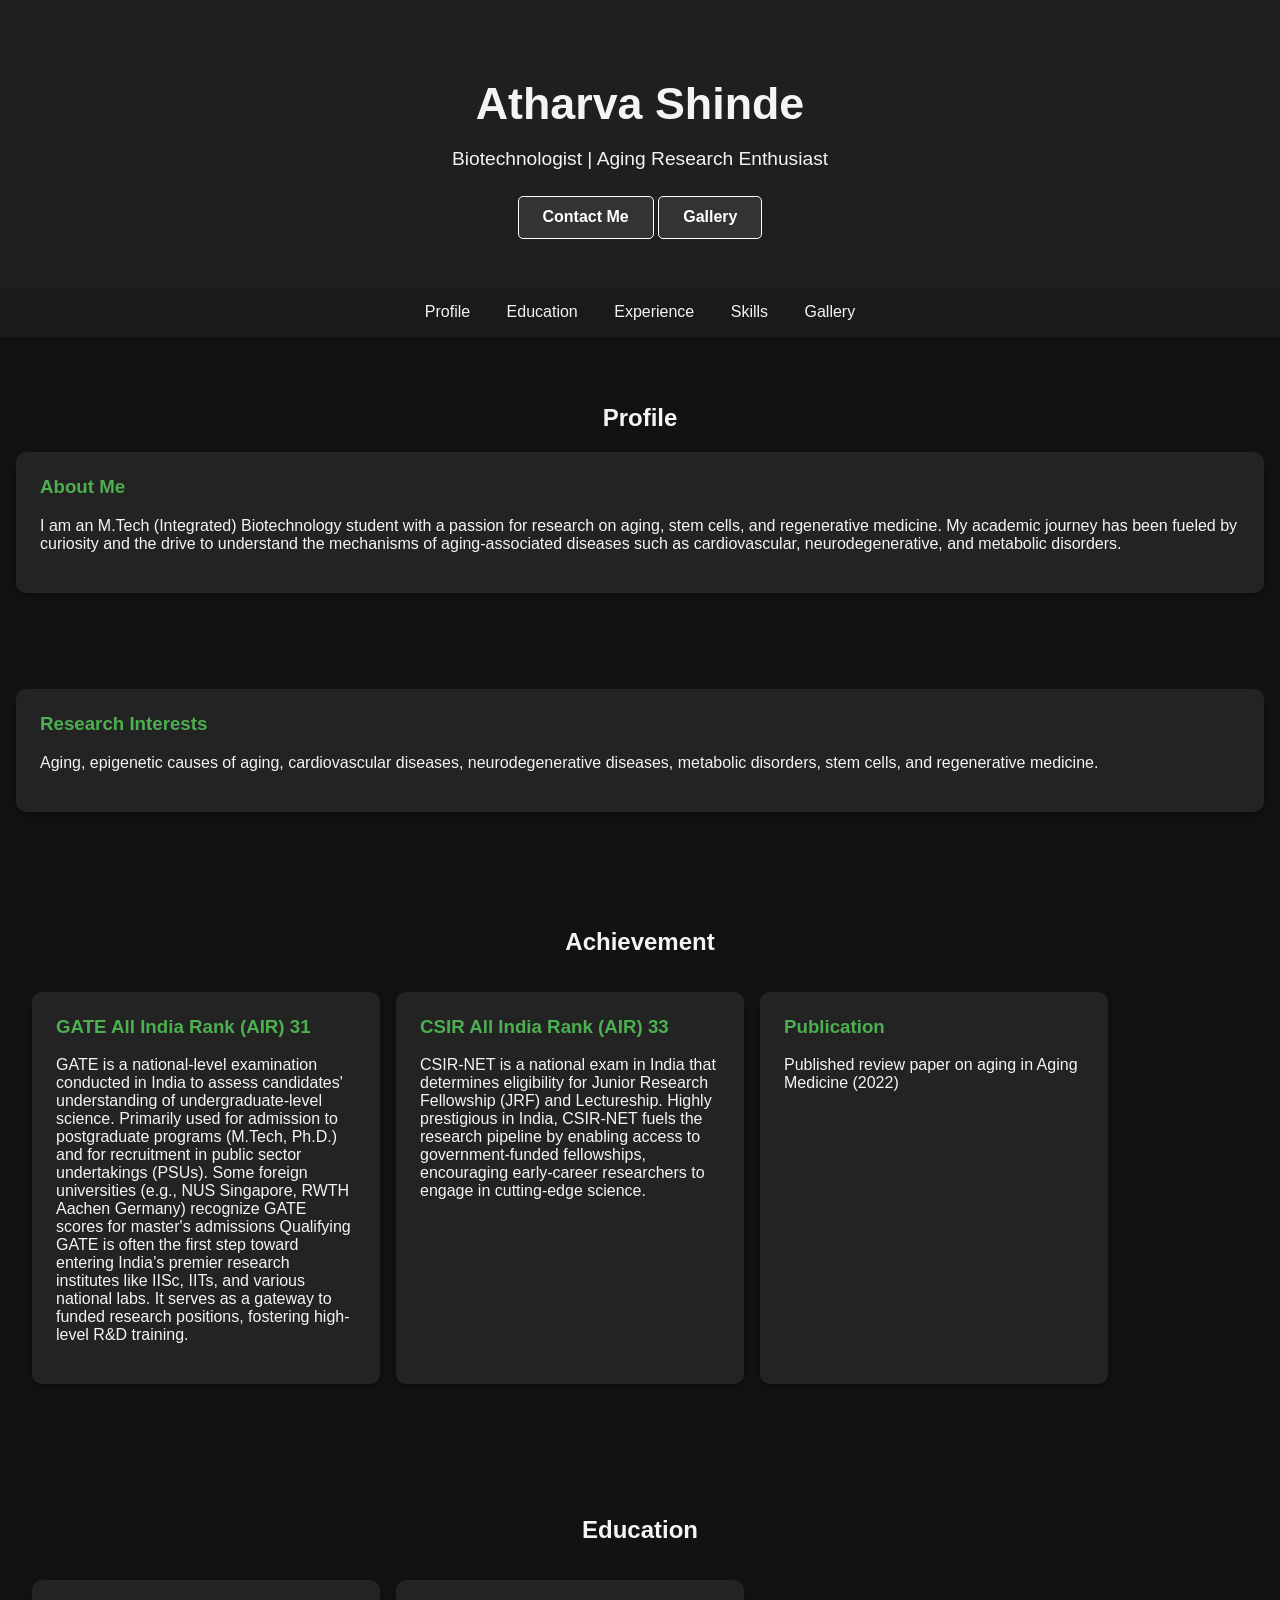
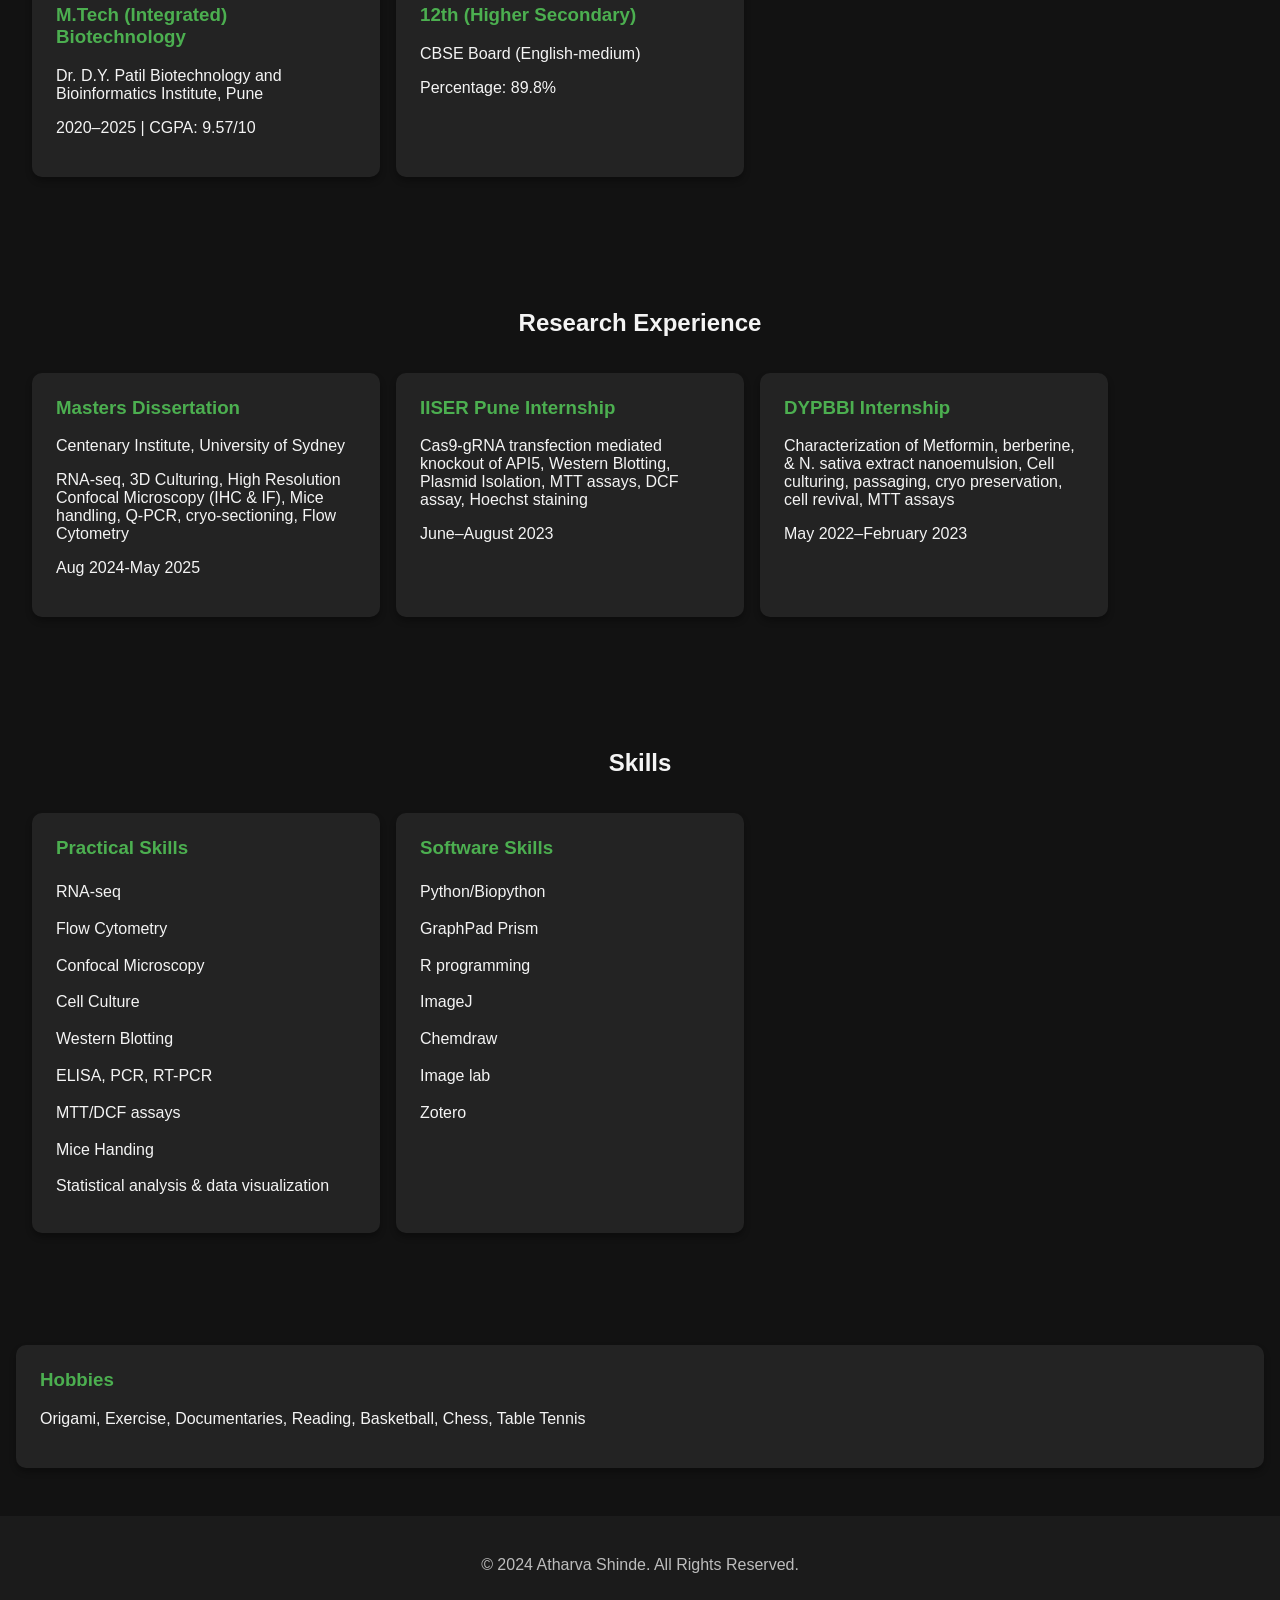
==== commit 9127f25b: "Update index.html" ====
--- a/index.html
+++ b/index.html
@@ -101,7 +101,7 @@
                  <div class="card">
                     <h3>Masters Dissertation</h3>
                     <p>Centenary Institute, University of Sydney</p> 
-                    <p>RNA-seq, 3D Culturing of MEFs, High Resolution Confocal Microscopy (IHC & IF), Mice handling, Q-PCR, cryo-sectioning, Flow Cytometry</p>
+                    <p>RNA-seq, 3D Culturing, High Resolution Confocal Microscopy (IHC & IF), Mice handling, Q-PCR, cryo-sectioning, Flow Cytometry</p>
                     <p>Aug 2024-May 2025</p>
                 </div>
                 <div class="card">
